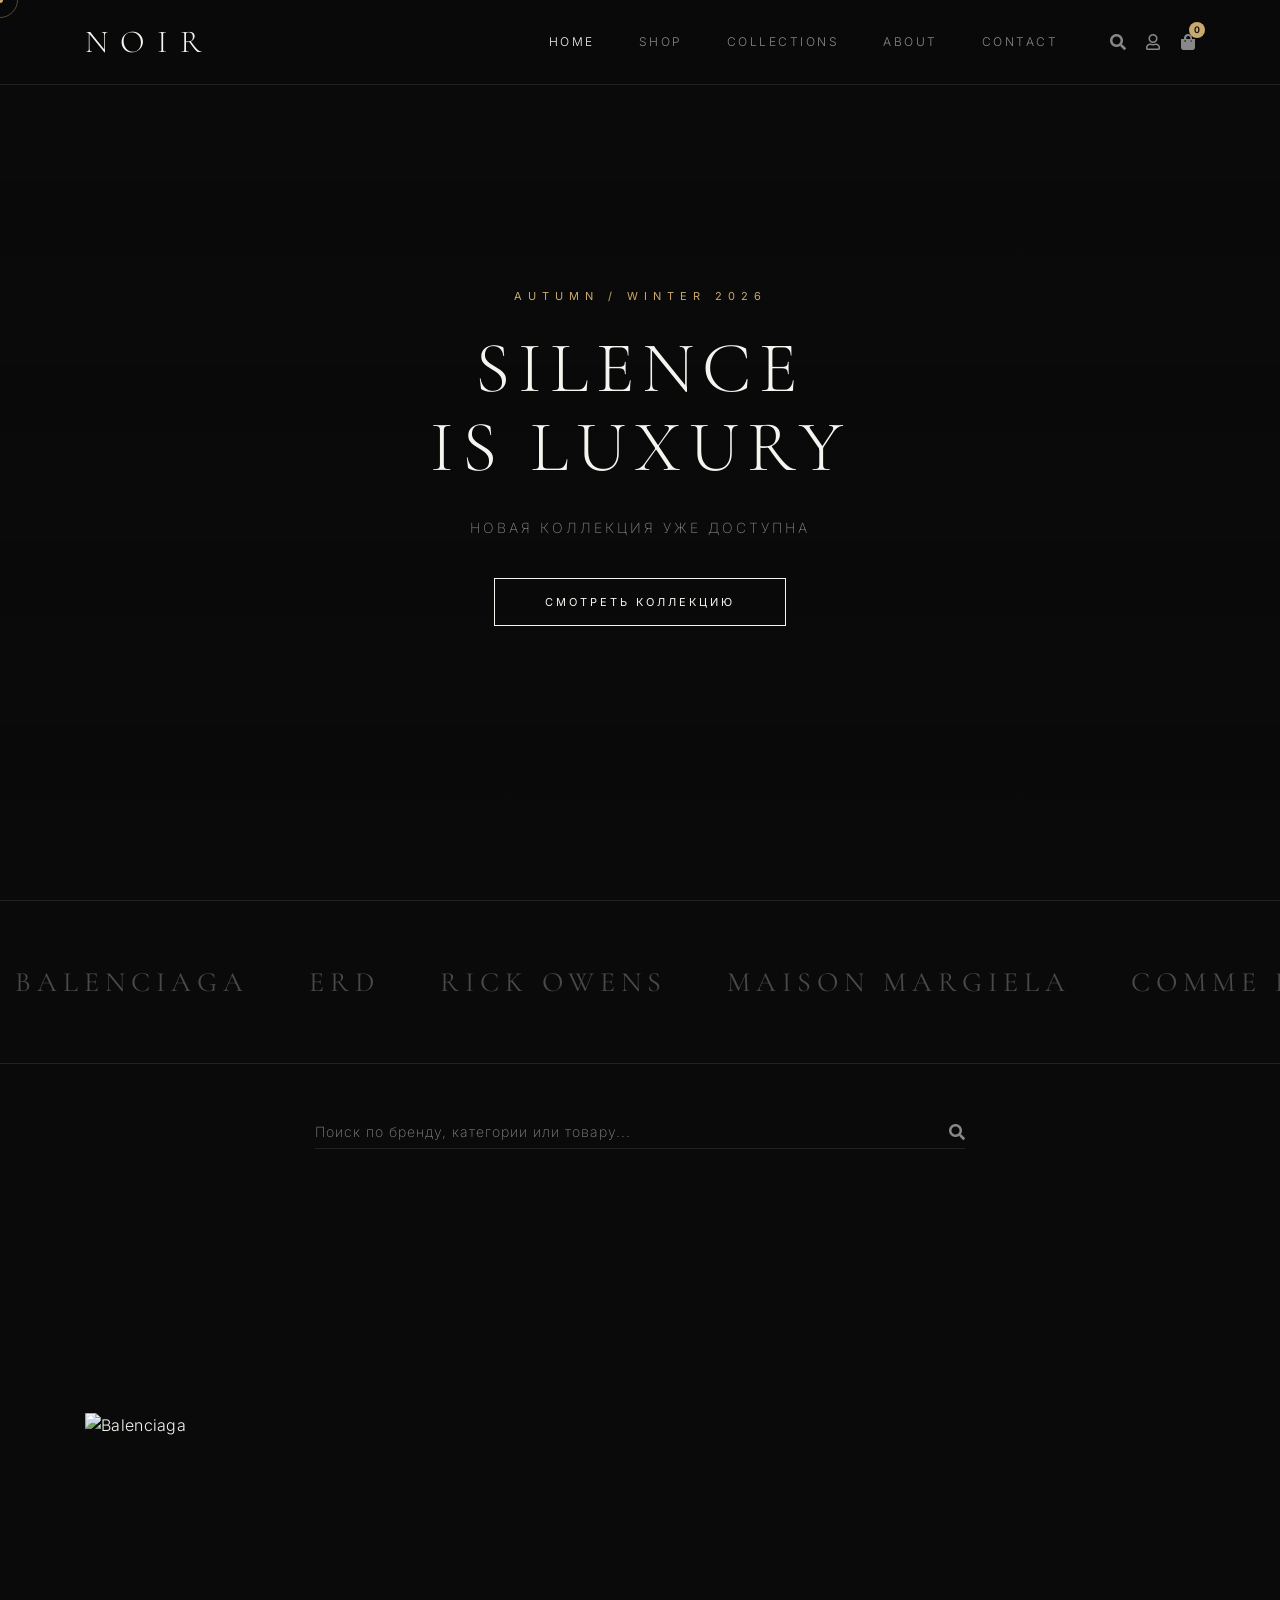
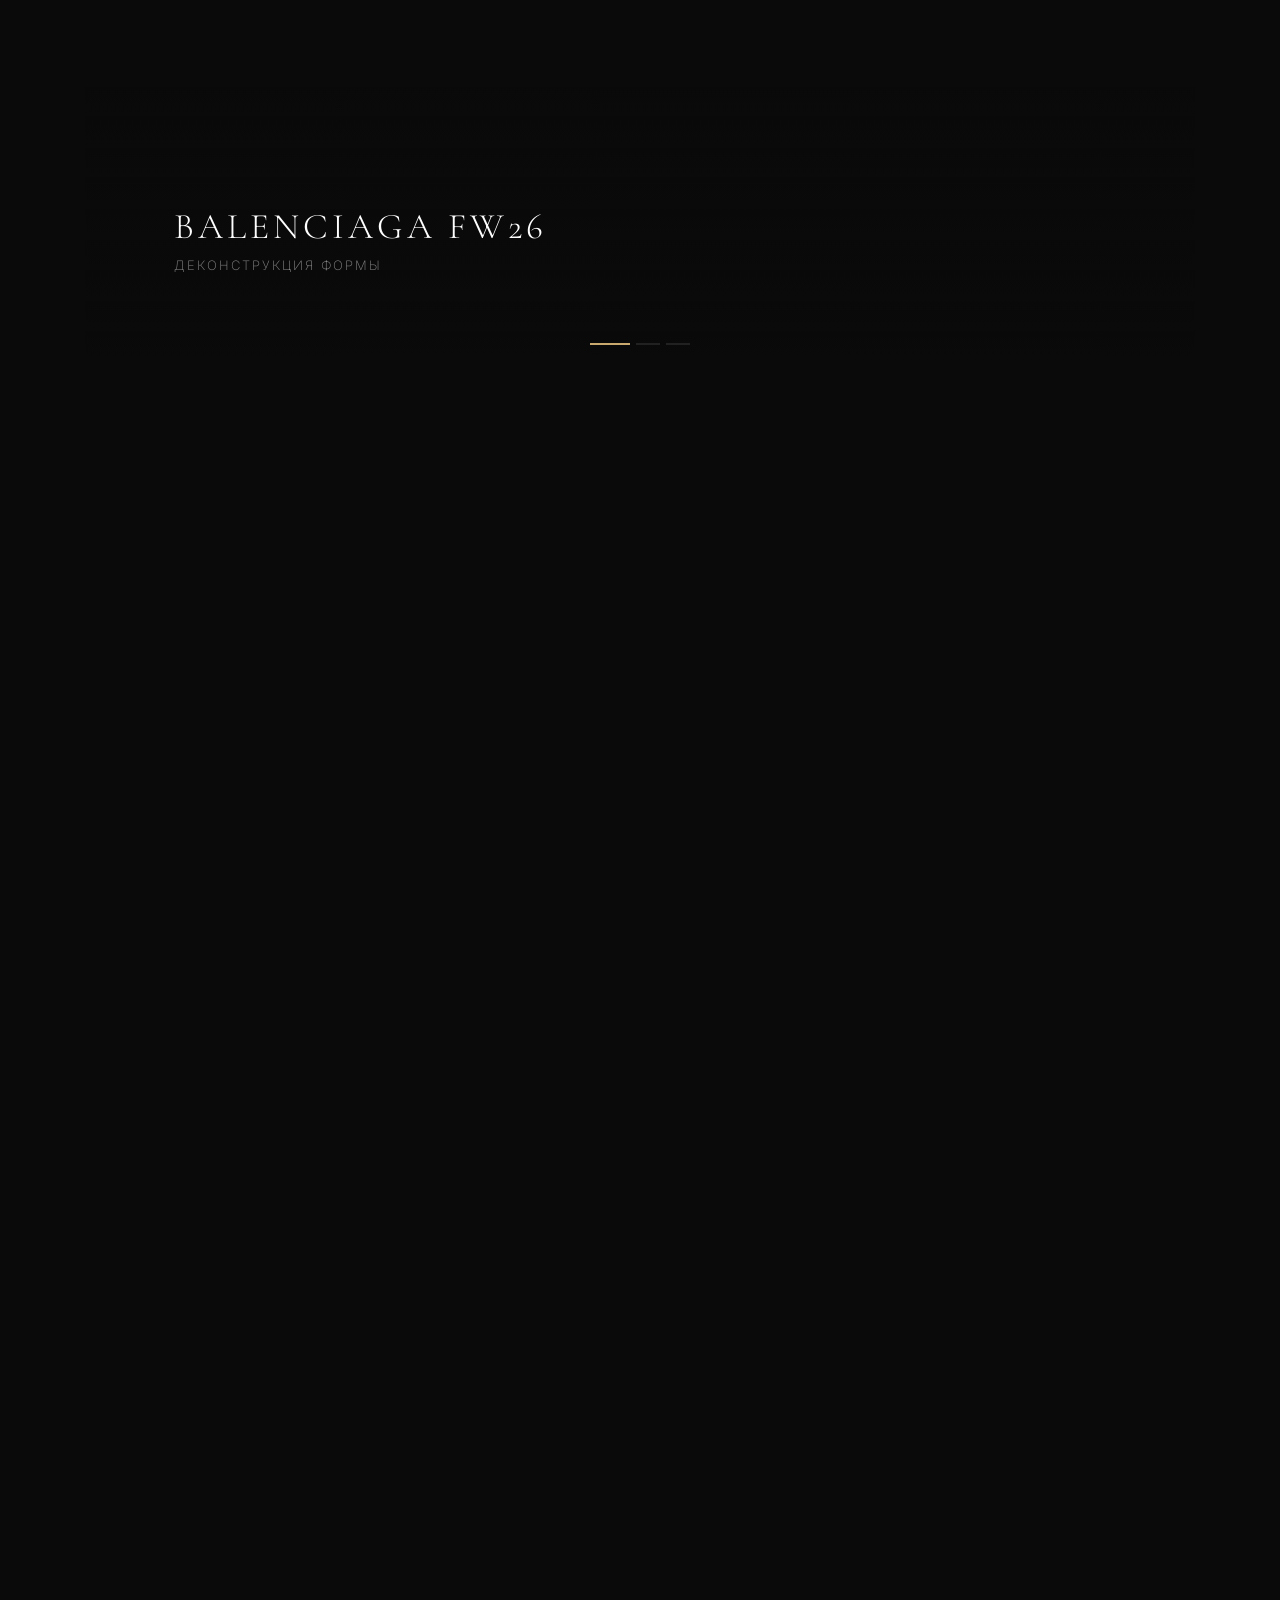
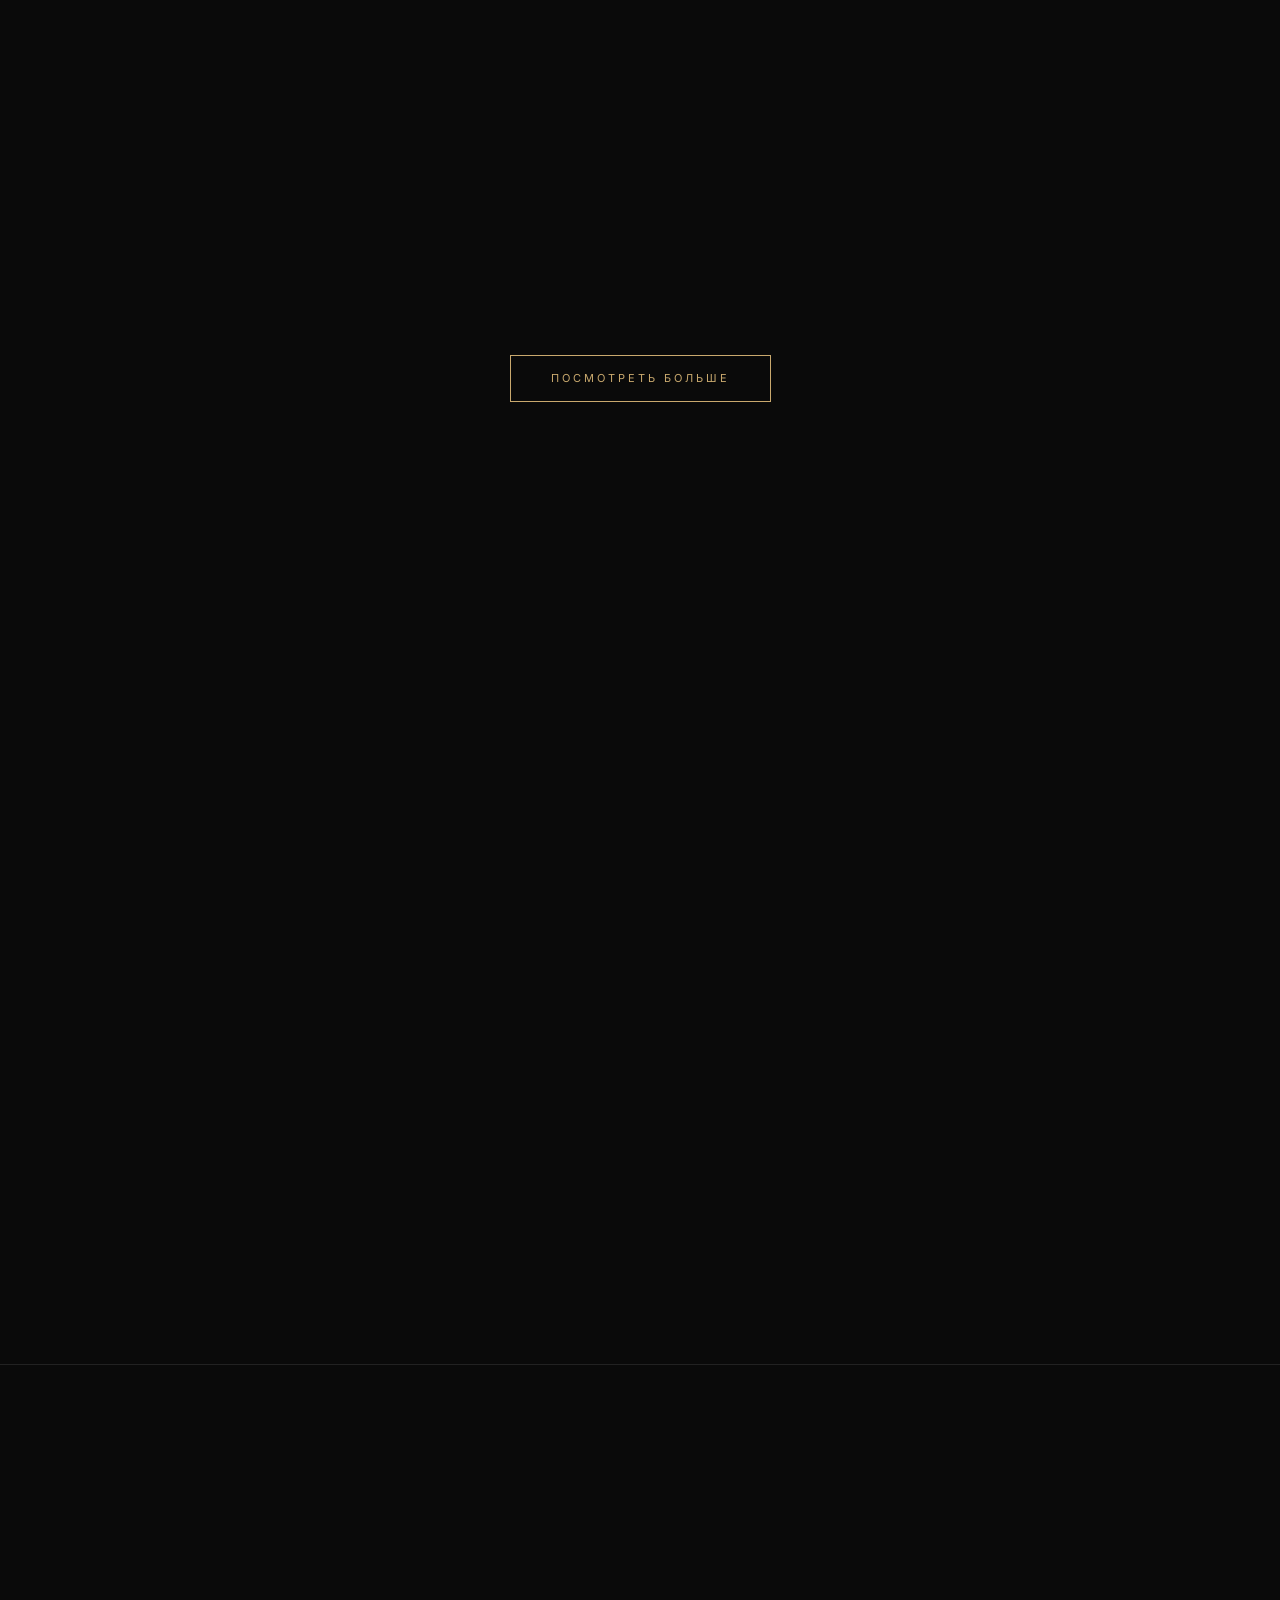
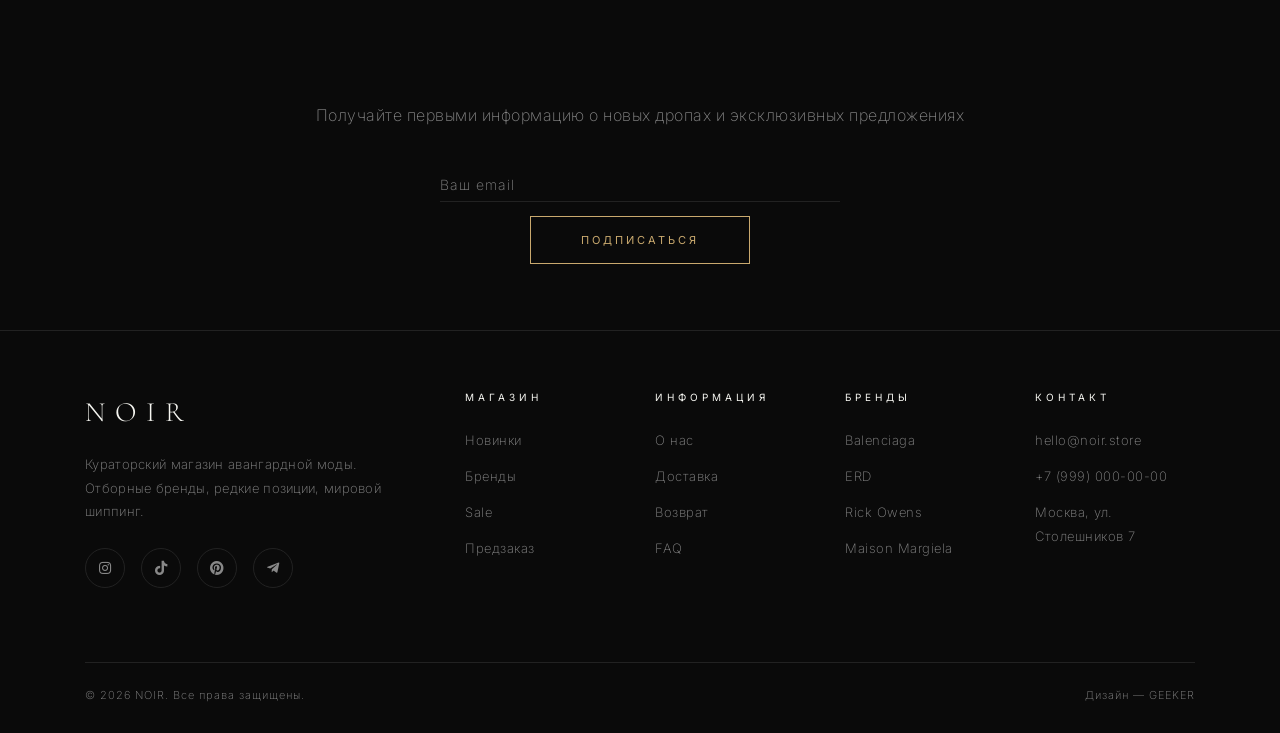
==== index.html @ f8689f88 "Add files via upload" ====
<!DOCTYPE html>
<html lang="ru">
<head>
    <meta charset="UTF-8">
    <meta name="viewport" content="width=device-width, initial-scale=1.0">
    <title>NOIR — Luxury Fashion</title>
    <!-- Bootstrap CSS -->
    <link href="https://cdn.jsdelivr.net/npm/bootstrap@4.6.2/dist/css/bootstrap.min.css" rel="stylesheet">
    <!-- Font Awesome -->
    <link rel="stylesheet" href="https://cdnjs.cloudflare.com/ajax/libs/font-awesome/5.15.4/css/all.min.css">
    <!-- Google Fonts -->
    <link href="https://fonts.googleapis.com/css2?family=Cormorant+Garamond:wght@300;400;500;600;700&family=Inter:wght@200;300;400;500;600&display=swap" rel="stylesheet">
    <!-- Bootstrap Datepicker CSS -->
    <link rel="stylesheet" href="https://cdnjs.cloudflare.com/ajax/libs/bootstrap-datepicker/1.9.0/css/bootstrap-datepicker.min.css">
    <style>
        :root {
            --black: #0a0a0a;
            --dark: #111111;
            --card: #161616;
            --border: #222222;
            --gray: #888888;
            --light-gray: #cccccc;
            --off-white: #f5f5f0;
            --accent: #c9a96e;
        }

        * {
            margin: 0;
            padding: 0;
            box-sizing: border-box;
        }

        /* ===== CUSTOM CURSOR ===== */
        @media (pointer: fine) {
            body {
                cursor: none;
            }
            a, button, .filter-btn, .size-option, .product-card, .product-wishlist,
            .add-to-cart-btn, .nav-link, .nav-icon-link, .social-link,
            .load-more-btn, .btn-noir, .carousel-control-prev, .carousel-control-next {
                cursor: none;
            }
        }
        .cursor-dot {
            position: fixed;
            width: 6px;
            height: 6px;
            background: var(--accent);
            border-radius: 50%;
            pointer-events: none;
            z-index: 99999;
            transition: transform 0.1s ease, opacity 0.3s ease;
            transform: translate(-50%, -50%);
        }
        .cursor-ring {
            position: fixed;
            width: 36px;
            height: 36px;
            border: 1px solid rgba(201, 169, 110, 0.4);
            border-radius: 50%;
            pointer-events: none;
            z-index: 99998;
            transition: width 0.3s ease, height 0.3s ease, border-color 0.3s ease, opacity 0.3s ease;
            transform: translate(-50%, -50%);
        }
        .cursor-ring.hover {
            width: 56px;
            height: 56px;
            border-color: rgba(201, 169, 110, 0.7);
        }
        .cursor-dot.hover {
            transform: translate(-50%, -50%) scale(2);
            opacity: 0.5;
        }

        body {
            background-color: var(--black);
            color: var(--off-white);
            font-family: 'Inter', sans-serif;
            font-weight: 300;
            overflow-x: hidden;
            letter-spacing: 0.3px;
        }

        /* ===== SCROLLBAR ===== */
        ::-webkit-scrollbar { width: 6px; }
        ::-webkit-scrollbar-track { background: var(--black); }
        ::-webkit-scrollbar-thumb { background: var(--border); border-radius: 3px; }
        ::-webkit-scrollbar-thumb:hover { background: var(--gray); }

        /* ===== NAVBAR ===== */
        .navbar-noir {
            background: rgba(10, 10, 10, 0.97) !important;
            backdrop-filter: blur(30px);
            border-bottom: 1px solid var(--border);
            padding: 18px 0;
            transition: all 0.4s ease;
        }

        .navbar-noir.scrolled {
            padding: 10px 0;
        }

        .brand-noir {
            font-family: 'Cormorant Garamond', serif;
            font-weight: 300;
            font-size: 32px;
            color: var(--off-white) !important;
            letter-spacing: 12px;
            text-decoration: none;
            text-transform: uppercase;
        }

        .navbar-noir .nav-link {
            font-family: 'Inter', sans-serif;
            font-weight: 300;
            font-size: 12px;
            letter-spacing: 2.5px;
            text-transform: uppercase;
            color: var(--gray) !important;
            padding: 8px 22px !important;
            transition: color 0.3s ease;
        }

        .navbar-noir .nav-link:hover,
        .navbar-noir .nav-item.active .nav-link {
            color: var(--off-white) !important;
        }

        .nav-icons {
            display: flex;
            align-items: center;
            gap: 20px;
            margin-left: 30px;
        }

        .nav-icon-link {
            color: var(--gray);
            font-size: 16px;
            transition: color 0.3s ease;
            position: relative;
        }

        .nav-icon-link:hover { color: var(--off-white); }

        .cart-count {
            position: absolute;
            top: -8px;
            right: -10px;
            background: var(--accent);
            color: var(--black);
            font-size: 9px;
            font-weight: 600;
            width: 16px;
            height: 16px;
            border-radius: 50%;
            display: flex;
            align-items: center;
            justify-content: center;
        }

        .navbar-toggler {
            border-color: var(--border) !important;
        }

        .navbar-toggler-icon {
            background-image: url("data:image/svg+xml,%3csvg xmlns='http://www.w3.org/2000/svg' viewBox='0 0 30 30'%3e%3cpath stroke='rgba%28245, 245, 240, 0.7%29' stroke-linecap='round' stroke-miterlimit='10' stroke-width='1' d='M4 7h22M4 15h22M4 23h22'/%3e%3c/svg%3e") !important;
        }

        /* ===== HERO ===== */
        .hero-section {
            height: 100vh;
            min-height: 600px;
            display: flex;
            align-items: center;
            justify-content: center;
            position: relative;
            overflow: hidden;
        }

        .hero-bg {
            position: absolute;
            top: 0; left: 0;
            width: 100%; height: 100%;
            background: url('https://images.unsplash.com/photo-1509631174183-56a0793e4c75?w=1600&h=900&fit=crop') center/cover no-repeat;
            opacity: 0.35;
            filter: grayscale(40%);
            will-change: transform;
        }

        .hero-video {
            position: absolute;
            top: 50%; left: 50%;
            min-width: 100%; min-height: 100%;
            width: auto; height: auto;
            transform: translate(-50%, -50%);
            opacity: 0.3;
            filter: grayscale(40%);
            object-fit: cover;
        }

        .hero-overlay {
            position: absolute;
            top: 0; left: 0;
            width: 100%; height: 100%;
            background: linear-gradient(to bottom, rgba(10,10,10,0.3), rgba(10,10,10,0.8));
            z-index: 1;
        }

        .hero-content {
            position: relative;
            z-index: 2;
            text-align: center;
        }

        .hero-label {
            font-size: 11px;
            letter-spacing: 6px;
            text-transform: uppercase;
            color: var(--accent);
            margin-bottom: 24px;
            font-weight: 400;
        }

        .hero-title {
            font-family: 'Cormorant Garamond', serif;
            font-weight: 300;
            font-size: 72px;
            letter-spacing: 8px;
            text-transform: uppercase;
            color: var(--off-white);
            margin-bottom: 30px;
            line-height: 1.1;
        }

        .hero-subtitle {
            font-size: 14px;
            color: var(--gray);
            letter-spacing: 3px;
            text-transform: uppercase;
            font-weight: 200;
            margin-bottom: 50px;
        }

        .btn-noir {
            border: 1px solid var(--off-white);
            background: transparent;
            color: var(--off-white);
            font-family: 'Inter', sans-serif;
            font-size: 11px;
            font-weight: 400;
            letter-spacing: 3px;
            text-transform: uppercase;
            padding: 16px 50px;
            transition: all 0.4s ease;
            cursor: pointer;
        }

        .btn-noir:hover {
            background: var(--off-white);
            color: var(--black);
            text-decoration: none;
        }

        .btn-accent {
            border: 1px solid var(--accent);
            color: var(--accent);
        }

        .btn-accent:hover {
            background: var(--accent);
            color: var(--black);
        }

        /* ===== SEARCH ===== */
        .search-section {
            padding: 50px 0 20px;
        }

        .search-wrapper {
            position: relative;
            max-width: 650px;
            margin: 0 auto;
        }

        .search-input {
            background: transparent !important;
            border: none !important;
            border-bottom: 1px solid var(--border) !important;
            border-radius: 0 !important;
            padding: 16px 0 !important;
            padding-right: 40px !important;
            color: var(--off-white) !important;
            font-family: 'Inter', sans-serif;
            font-size: 14px;
            font-weight: 300;
            letter-spacing: 1px;
            transition: border-color 0.3s ease;
        }

        .search-input:focus {
            border-color: var(--accent) !important;
            box-shadow: none !important;
        }

        .search-input::placeholder {
            color: var(--gray);
            font-weight: 200;
        }

        .search-icon {
            position: absolute;
            right: 0;
            top: 50%;
            transform: translateY(-50%);
            background: none;
            border: none;
            color: var(--gray);
            font-size: 16px;
            cursor: pointer;
            transition: color 0.3s ease;
        }

        .search-icon:hover { color: var(--off-white); }

        #autocompleteResults {
            position: absolute;
            top: 100%;
            left: 0;
            right: 0;
            z-index: 100;
            background: rgba(22, 22, 22, 0.98);
            border: 1px solid var(--border);
            border-top: none;
            backdrop-filter: blur(30px);
        }

        #autocompleteResults .list-group-item {
            background: transparent !important;
            border: none !important;
            border-bottom: 1px solid rgba(34,34,34,0.5) !important;
            color: var(--light-gray) !important;
            padding: 14px 0 !important;
            font-family: 'Inter', sans-serif;
            font-size: 13px;
            font-weight: 300;
            letter-spacing: 0.5px;
            transition: all 0.2s ease;
        }

        #autocompleteResults .list-group-item:last-child {
            border-bottom: none !important;
        }

        #autocompleteResults .list-group-item:hover {
            color: var(--off-white) !important;
            padding-left: 8px !important;
        }

        /* ===== SECTION TITLES ===== */
        .section-header {
            text-align: center;
            margin-bottom: 60px;
        }

        .section-label {
            font-size: 10px;
            letter-spacing: 5px;
            text-transform: uppercase;
            color: var(--accent);
            margin-bottom: 16px;
            font-weight: 400;
        }

        .section-title {
            font-family: 'Cormorant Garamond', serif;
            font-weight: 300;
            font-size: 42px;
            letter-spacing: 4px;
            text-transform: uppercase;
            color: var(--off-white);
        }

        .section-line {
            width: 40px;
            height: 1px;
            background: var(--accent);
            margin: 20px auto 0;
        }

        /* ===== BRANDS TICKER ===== */
        .brands-section {
            padding: 60px 0;
            border-top: 1px solid var(--border);
            border-bottom: 1px solid var(--border);
            overflow: hidden;
        }

        .brands-track {
            display: flex;
            align-items: center;
            gap: 60px;
            animation: ticker 30s linear infinite;
            white-space: nowrap;
        }

        @keyframes ticker {
            0% { transform: translateX(0); }
            100% { transform: translateX(-50%); }
        }

        .brand-name {
            font-family: 'Cormorant Garamond', serif;
            font-size: 28px;
            font-weight: 400;
            letter-spacing: 6px;
            text-transform: uppercase;
            color: var(--gray);
            opacity: 0.5;
            transition: opacity 0.3s ease;
        }

        .brand-name:hover { opacity: 1; }

        /* ===== CAROUSEL ===== */
        .carousel-section {
            padding: 80px 0;
        }

        .carousel-noir {
            border-radius: 4px;
            overflow: hidden;
            position: relative;
        }

        .carousel-noir .carousel-item {
            height: 550px;
        }

        .carousel-noir .carousel-item img {
            width: 100%;
            height: 100%;
            object-fit: cover;
            filter: grayscale(30%);
            transition: filter 0.5s ease;
        }

        .carousel-noir:hover .carousel-item.active img {
            filter: grayscale(0%);
        }

        .carousel-noir .carousel-item::after {
            content: '';
            position: absolute;
            bottom: 0; left: 0;
            width: 100%; height: 50%;
            background: linear-gradient(to top, rgba(10,10,10,0.9), transparent);
        }

        .carousel-noir .carousel-caption {
            bottom: 50px;
            text-align: left;
            left: 8%;
            right: 8%;
        }

        .carousel-noir .carousel-caption h5 {
            font-family: 'Cormorant Garamond', serif;
            font-size: 36px;
            font-weight: 300;
            letter-spacing: 4px;
            text-transform: uppercase;
        }

        .carousel-noir .carousel-caption p {
            font-size: 13px;
            letter-spacing: 2px;
            text-transform: uppercase;
            color: var(--gray);
            font-weight: 200;
        }

        .carousel-noir .carousel-indicators li {
            width: 24px;
            height: 2px;
            background: rgba(245, 245, 240, 0.2);
            border: none;
            transition: all 0.3s ease;
        }

        .carousel-noir .carousel-indicators li.active {
            background: var(--accent);
            width: 40px;
        }

        .carousel-noir .carousel-control-prev,
        .carousel-noir .carousel-control-next {
            width: 50px;
            height: 50px;
            top: 50%;
            transform: translateY(-50%);
            background: rgba(10, 10, 10, 0.5);
            border: 1px solid rgba(245,245,240,0.1);
            opacity: 0;
            transition: all 0.3s ease;
        }

        .carousel-noir:hover .carousel-control-prev,
        .carousel-noir:hover .carousel-control-next {
            opacity: 1;
        }

        .carousel-noir .carousel-control-prev { left: 20px; }
        .carousel-noir .carousel-control-next { right: 20px; }

        /* ===== PRODUCT CARDS ===== */
        .products-section {
            padding: 80px 0;
        }

        .product-card {
            background: transparent;
            border: 1px solid var(--border);
            border-radius: 4px;
            overflow: hidden;
            transition: all 0.4s ease;
            margin-bottom: 30px;
            cursor: pointer;
        }

        .product-card:hover {
            border-color: rgba(201, 169, 110, 0.3);
            transform: translateY(-6px);
            box-shadow: 0 20px 60px rgba(0,0,0,0.4);
        }

        .product-img {
            height: 320px;
            overflow: hidden;
            position: relative;
            background: var(--dark);
        }

        .product-img img {
            width: 100%;
            height: 100%;
            object-fit: cover;
            transition: transform 0.6s ease, filter 0.4s ease;
            filter: grayscale(20%);
        }

        .product-card:hover .product-img img {
            transform: scale(1.05);
            filter: grayscale(0%);
        }

        .product-badge {
            position: absolute;
            top: 14px;
            left: 14px;
            padding: 4px 12px;
            font-size: 9px;
            font-weight: 500;
            letter-spacing: 2px;
            text-transform: uppercase;
            border-radius: 2px;
        }

        .badge-new { background: var(--accent); color: var(--black); }
        .badge-sale { background: #c0392b; color: #fff; }
        .badge-sold-out { background: var(--border); color: var(--gray); }

        .product-wishlist {
            position: absolute;
            top: 14px;
            right: 14px;
            width: 36px;
            height: 36px;
            background: rgba(10,10,10,0.6);
            border: 1px solid rgba(245,245,240,0.1);
            border-radius: 50%;
            display: flex;
            align-items: center;
            justify-content: center;
            color: var(--gray);
            font-size: 14px;
            opacity: 0;
            transition: all 0.3s ease;
            cursor: pointer;
        }

        .product-card:hover .product-wishlist {
            opacity: 1;
        }

        .product-wishlist:hover {
            color: var(--accent);
            border-color: var(--accent);
        }

        .product-body {
            padding: 20px;
        }

        .product-brand {
            font-size: 10px;
            letter-spacing: 3px;
            text-transform: uppercase;
            color: var(--accent);
            font-weight: 400;
            margin-bottom: 6px;
        }

        .product-name {
            font-family: 'Cormorant Garamond', serif;
            font-size: 20px;
            font-weight: 400;
            letter-spacing: 1px;
            color: var(--off-white);
            margin-bottom: 12px;
        }

        .product-price {
            font-size: 14px;
            font-weight: 300;
            color: var(--light-gray);
            letter-spacing: 1px;
        }

        .product-price .old-price {
            text-decoration: line-through;
            color: var(--gray);
            margin-right: 10px;
            font-weight: 200;
        }

        .product-sizes {
            margin-top: 14px;
            display: flex;
            gap: 6px;
        }

        .size-option {
            width: 32px;
            height: 32px;
            border: 1px solid var(--border);
            border-radius: 2px;
            display: flex;
            align-items: center;
            justify-content: center;
            font-size: 10px;
            font-weight: 400;
            color: var(--gray);
            letter-spacing: 0.5px;
            transition: all 0.2s ease;
            cursor: pointer;
        }

        .size-option:hover {
            border-color: var(--off-white);
            color: var(--off-white);
        }

        /* ===== 3 COLUMNS (Bootstrap Grid) ===== */
        .categories-section {
            padding: 80px 0;
        }

        .category-card {
            height: 450px;
            position: relative;
            overflow: hidden;
            border-radius: 4px;
            cursor: pointer;
            margin-bottom: 30px;
        }

        .category-card img {
            width: 100%;
            height: 100%;
            object-fit: cover;
            filter: grayscale(40%);
            transition: all 0.6s ease;
        }

        .category-card:hover img {
            filter: grayscale(0%);
            transform: scale(1.05);
        }

        .category-card::after {
            content: '';
            position: absolute;
            bottom: 0; left: 0;
            width: 100%; height: 60%;
            background: linear-gradient(to top, rgba(10,10,10,0.85), transparent);
        }

        .category-content {
            position: absolute;
            bottom: 30px;
            left: 30px;
            z-index: 2;
        }

        .category-content h3 {
            font-family: 'Cormorant Garamond', serif;
            font-size: 30px;
            font-weight: 300;
            letter-spacing: 4px;
            text-transform: uppercase;
            color: var(--off-white);
            margin-bottom: 8px;
        }

        .category-content span {
            font-size: 11px;
            letter-spacing: 3px;
            text-transform: uppercase;
            color: var(--accent);
            font-weight: 300;
        }

        /* ===== CALENDAR ===== */
        .calendar-section {
            padding: 80px 0;
        }

        .calendar-wrapper {
            background: var(--card);
            border: 1px solid var(--border);
            border-radius: 4px;
            padding: 40px;
            max-width: 420px;
            margin: 0 auto;
        }

        .calendar-wrapper label {
            font-size: 10px;
            letter-spacing: 4px;
            text-transform: uppercase;
            color: var(--accent);
            font-weight: 400;
            margin-bottom: 16px;
            display: block;
        }

        .datepicker-input {
            background: transparent !important;
            border: none !important;
            border-bottom: 1px solid var(--border) !important;
            border-radius: 0 !important;
            padding: 14px 0 !important;
            color: var(--off-white) !important;
            font-family: 'Inter', sans-serif;
            font-size: 14px;
            font-weight: 300;
            letter-spacing: 1px;
            transition: border-color 0.3s ease;
        }

        .datepicker-input:focus {
            border-color: var(--accent) !important;
            box-shadow: none !important;
        }

        .bootstrap-datepicker .dropdown-menu {
            background: rgba(22, 22, 22, 0.98) !important;
            border: 1px solid var(--border) !important;
            border-radius: 4px !important;
        }

        .bootstrap-datepicker table td,
        .bootstrap-datepicker table th {
            color: var(--light-gray) !important;
        }

        .bootstrap-datepicker table td.day:hover {
            background: rgba(201, 169, 110, 0.15) !important;
        }

        .bootstrap-datepicker table td.active,
        .bootstrap-datepicker table td.active:hover {
            background: var(--accent) !important;
            color: var(--black) !important;
        }

        .bootstrap-datepicker .datepicker-switch,
        .bootstrap-datepicker .prev,
        .bootstrap-datepicker .next {
            color: var(--accent) !important;
        }

        /* ===== NEWSLETTER ===== */
        .newsletter-section {
            padding: 80px 0;
            text-align: center;
            border-top: 1px solid var(--border);
        }

        .newsletter-input {
            background: transparent !important;
            border: none !important;
            border-bottom: 1px solid var(--border) !important;
            border-radius: 0 !important;
            padding: 16px 0 !important;
            color: var(--off-white) !important;
            font-family: 'Inter', sans-serif;
            font-size: 14px;
            font-weight: 200;
            letter-spacing: 1px;
            transition: border-color 0.3s ease;
            max-width: 400px;
            margin: 0 auto;
        }

        .newsletter-input:focus {
            border-color: var(--accent) !important;
            box-shadow: none !important;
        }

        .newsletter-input::placeholder {
            color: var(--gray);
            font-weight: 200;
        }

        /* ===== FOOTER ===== */
        .footer-noir {
            border-top: 1px solid var(--border);
            padding: 60px 0 30px;
        }

        .footer-brand {
            font-family: 'Cormorant Garamond', serif;
            font-weight: 300;
            font-size: 28px;
            letter-spacing: 10px;
            text-transform: uppercase;
            color: var(--off-white);
            margin-bottom: 20px;
        }

        .footer-text {
            color: var(--gray);
            font-size: 13px;
            font-weight: 200;
            line-height: 1.8;
        }

        .footer-heading {
            font-size: 10px;
            letter-spacing: 4px;
            text-transform: uppercase;
            color: var(--off-white);
            font-weight: 400;
            margin-bottom: 24px;
        }

        .footer-links {
            list-style: none;
            padding: 0;
        }

        .footer-links li { margin-bottom: 12px; }

        .footer-links a {
            color: var(--gray);
            text-decoration: none;
            font-size: 13px;
            font-weight: 200;
            letter-spacing: 0.5px;
            transition: color 0.3s ease;
        }

        .footer-links a:hover { color: var(--off-white); }

        .social-links {
            display: flex;
            gap: 16px;
        }

        .social-link {
            width: 40px;
            height: 40px;
            border: 1px solid var(--border);
            border-radius: 50%;
            display: flex;
            align-items: center;
            justify-content: center;
            color: var(--gray);
            text-decoration: none;
            font-size: 14px;
            transition: all 0.3s ease;
        }

        .social-link:hover {
            border-color: var(--accent);
            color: var(--accent);
        }

        .footer-bottom {
            border-top: 1px solid var(--border);
            padding-top: 24px;
            margin-top: 50px;
            display: flex;
            justify-content: space-between;
            align-items: center;
            color: var(--gray);
            font-size: 11px;
            letter-spacing: 1px;
            font-weight: 200;
        }

        /* ===== ADD TO CART BUTTON ===== */
        .add-to-cart-btn {
            display: inline-block;
            margin-top: 16px;
            padding: 10px 24px;
            border: 1px solid var(--accent);
            background: transparent;
            color: var(--accent);
            font-family: 'Inter', sans-serif;
            font-size: 10px;
            font-weight: 400;
            letter-spacing: 2px;
            text-transform: uppercase;
            cursor: pointer;
            transition: all 0.3s ease;
        }

        .add-to-cart-btn:hover {
            background: var(--accent);
            color: var(--black);
        }

        .size-option.selected {
            border-color: var(--accent);
            color: var(--accent);
        }

        .product-wishlist.active {
            color: var(--accent) !important;
            opacity: 1 !important;
        }

        .product-wishlist.active i {
            font-weight: 900;
        }

        /* ===== HIDDEN PRODUCTS ===== */
        .hidden-products {
            display: none;
        }

        .load-more-btn {
            display: block;
            margin: 40px auto 0;
            padding: 14px 40px;
            border: 1px solid var(--accent);
            background: transparent;
            color: var(--accent);
            font-family: 'Inter', sans-serif;
            font-size: 11px;
            font-weight: 400;
            letter-spacing: 3px;
            text-transform: uppercase;
            cursor: pointer;
            transition: all 0.3s ease;
        }

        .load-more-btn:hover {
            background: var(--accent);
            color: var(--black);
        }

        /* ===== TOAST ===== */
        .toast-noir {
            background: var(--card);
            border: 1px solid var(--border);
            border-left: 3px solid var(--accent);
            padding: 14px 24px;
            color: var(--off-white);
            font-family: 'Inter', sans-serif;
            font-size: 13px;
            font-weight: 300;
            letter-spacing: 0.5px;
            opacity: 0;
            transform: translateX(40px);
            transition: all 0.4s ease;
            min-width: 260px;
        }

        .toast-noir.show {
            opacity: 1;
            transform: translateX(0);
        }

        /* ===== CART ITEM ===== */
        .cart-item {
            display: flex;
            justify-content: space-between;
            align-items: center;
            padding: 14px 0;
            border-bottom: 1px solid var(--border);
        }

        .cart-item:last-child { border-bottom: none; }

        .cart-item-info {
            flex: 1;
        }

        .cart-item-brand {
            font-size: 9px;
            letter-spacing: 2px;
            text-transform: uppercase;
            color: var(--accent);
            font-weight: 400;
        }

        .cart-item-name {
            font-family: 'Cormorant Garamond', serif;
            font-size: 16px;
            color: var(--off-white);
            font-weight: 400;
        }

        .cart-item-size {
            font-size: 11px;
            color: var(--gray);
            font-weight: 200;
        }

        .cart-item-price {
            color: var(--light-gray);
            font-size: 14px;
            font-weight: 300;
            margin: 0 16px;
        }

        .cart-item-remove {
            background: none;
            border: none;
            color: var(--gray);
            cursor: pointer;
            font-size: 14px;
            transition: color 0.2s ease;
            padding: 4px;
        }

        .cart-item-remove:hover { color: #c0392b; }

        /* ===== FADE ANIMATION ===== */
        .fade-in {
            opacity: 0;
            transform: translateY(20px);
            transition: all 0.6s ease;
        }

        .fade-in.visible {
            opacity: 1;
            transform: translateY(0);
        }

        /* ===== STATS / COUNTERS ===== */
        .stats-section {
            padding: 80px 0;
            border-top: 1px solid var(--border);
            border-bottom: 1px solid var(--border);
        }

        .stat-item {
            text-align: center;
            padding: 20px;
        }

        .stat-number {
            font-family: 'Cormorant Garamond', serif;
            font-size: 56px;
            font-weight: 300;
            letter-spacing: 2px;
            color: var(--accent);
            line-height: 1;
            margin-bottom: 8px;
        }

        .stat-label {
            font-size: 11px;
            letter-spacing: 4px;
            text-transform: uppercase;
            color: var(--gray);
            font-weight: 300;
        }

        /* ===== INSTAGRAM FEED ===== */
        .instagram-section {
            padding: 80px 0;
        }

        .insta-grid {
            display: grid;
            grid-template-columns: repeat(6, 1fr);
            gap: 4px;
        }

        .insta-item {
            position: relative;
            overflow: hidden;
            aspect-ratio: 1;
            cursor: pointer;
        }

        .insta-item img {
            width: 100%;
            height: 100%;
            object-fit: cover;
            filter: grayscale(60%);
            transition: all 0.5s ease;
        }

        .insta-item:hover img {
            filter: grayscale(0%);
            transform: scale(1.08);
        }

        .insta-item::after {
            content: '';
            position: absolute;
            top: 0; left: 0;
            width: 100%; height: 100%;
            background: rgba(10,10,10,0.4);
            transition: background 0.3s ease;
        }

        .insta-item:hover::after {
            background: transparent;
        }

        .insta-icon {
            position: absolute;
            top: 50%; left: 50%;
            transform: translate(-50%, -50%);
            z-index: 2;
            color: #fff;
            font-size: 20px;
            opacity: 0;
            transition: opacity 0.3s ease;
        }

        .insta-item:hover .insta-icon {
            opacity: 1;
        }

        /* ===== VIDEO SHOWCASE ===== */
        .video-showcase-section {
            padding: 80px 0;
        }

        .video-grid {
            display: grid;
            grid-template-columns: 1.4fr 1fr;
            grid-template-rows: auto auto;
            gap: 12px;
            height: 560px;
        }

        .video-card {
            position: relative;
            overflow: hidden;
            border-radius: 4px;
            border: 1px solid var(--border);
            cursor: pointer;
            background: var(--dark);
        }

        .video-card video {
            width: 100%;
            height: 100%;
            object-fit: cover;
            filter: grayscale(40%);
            transition: filter 0.6s ease, transform 0.6s ease;
        }

        .video-card:hover video {
            filter: grayscale(0%);
            transform: scale(1.03);
        }

        .video-card::after {
            content: '';
            position: absolute;
            bottom: 0; left: 0;
            width: 100%; height: 55%;
            background: linear-gradient(to top, rgba(10,10,10,0.85), transparent);
            z-index: 1;
            pointer-events: none;
        }

        .video-card-info {
            position: absolute;
            bottom: 24px;
            left: 28px;
            z-index: 2;
            pointer-events: none;
        }

        .video-card-label {
            font-size: 9px;
            letter-spacing: 4px;
            text-transform: uppercase;
            color: var(--accent);
            font-weight: 400;
            margin-bottom: 6px;
        }

        .video-card-title {
            font-family: 'Cormorant Garamond', serif;
            font-size: 22px;
            font-weight: 300;
            letter-spacing: 2px;
            text-transform: uppercase;
            color: var(--off-white);
        }

        .video-play-icon {
            position: absolute;
            top: 50%; left: 50%;
            transform: translate(-50%, -50%);
            width: 56px;
            height: 56px;
            border: 1px solid rgba(245,245,240,0.3);
            border-radius: 50%;
            display: flex;
            align-items: center;
            justify-content: center;
            color: var(--off-white);
            font-size: 18px;
            z-index: 2;
            background: rgba(10,10,10,0.4);
            backdrop-filter: blur(8px);
            transition: all 0.4s ease;
            pointer-events: none;
        }

        .video-card:hover .video-play-icon {
            opacity: 0;
            transform: translate(-50%, -50%) scale(1.3);
        }

        .video-card.featured {
            grid-row: 1 / 3;
        }

        .video-card.featured .video-card-title {
            font-size: 30px;
            letter-spacing: 4px;
        }

        .video-card.featured .video-play-icon {
            width: 72px;
            height: 72px;
            font-size: 22px;
        }

        @media (max-width: 768px) {
            .video-grid {
                grid-template-columns: 1fr;
                grid-template-rows: 320px 200px 200px;
                height: auto;
            }
            .video-card.featured { grid-row: auto; }
            .insta-grid { grid-template-columns: repeat(3, 1fr); }
            .stat-number { font-size: 40px; }
        }

        /* ===== PRELOADER ===== */
        .preloader {
            position: fixed;
            top: 0; left: 0;
            width: 100%; height: 100%;
            background: var(--black);
            z-index: 99999;
            display: flex;
            flex-direction: column;
            align-items: center;
            justify-content: center;
            transition: opacity 0.6s ease, visibility 0.6s ease;
        }
        .preloader.hidden {
            opacity: 0;
            visibility: hidden;
        }
        .preloader-brand {
            font-family: 'Cormorant Garamond', serif;
            font-weight: 300;
            font-size: 48px;
            letter-spacing: 16px;
            text-transform: uppercase;
            color: var(--off-white);
            animation: preloaderFade 1.5s ease infinite alternate;
        }
        .preloader-line {
            width: 60px;
            height: 1px;
            background: var(--accent);
            margin-top: 24px;
            animation: preloaderWidth 1.5s ease infinite alternate;
        }
        @keyframes preloaderFade {
            0% { opacity: 0.3; }
            100% { opacity: 1; }
        }
        @keyframes preloaderWidth {
            0% { width: 20px; }
            100% { width: 80px; }
        }

        /* ===== SCROLL PROGRESS ===== */
        .scroll-progress {
            position: fixed;
            top: 0; left: 0;
            height: 2px;
            background: var(--accent);
            z-index: 99998;
            width: 0%;
            transition: width 0.1s linear;
        }

        /* ===== COUNTDOWN ===== */
        .countdown-section {
            padding: 80px 0;
            border-top: 1px solid var(--border);
        }
        .countdown-wrapper {
            display: flex;
            justify-content: center;
            gap: 40px;
            margin-top: 40px;
        }
        .countdown-item {
            text-align: center;
        }
        .countdown-number {
            font-family: 'Cormorant Garamond', serif;
            font-size: 64px;
            font-weight: 300;
            color: var(--accent);
            line-height: 1;
            letter-spacing: 2px;
            animation: countdownPulse 2s ease-in-out infinite;
        }
        @keyframes countdownPulse {
            0%, 100% { opacity: 1; text-shadow: 0 0 0 transparent; }
            50% { opacity: 0.85; text-shadow: 0 0 20px rgba(201, 169, 110, 0.3); }
        }
        .countdown-separator {
            animation: separatorBlink 1s ease-in-out infinite;
        }
        @keyframes separatorBlink {
            0%, 100% { opacity: 1; }
            50% { opacity: 0.2; }
        }
        .countdown-label {
            font-size: 10px;
            letter-spacing: 4px;
            text-transform: uppercase;
            color: var(--gray);
            font-weight: 300;
            margin-top: 8px;
        }
        .countdown-separator {
            font-family: 'Cormorant Garamond', serif;
            font-size: 48px;
            color: var(--accent);
            line-height: 1;
            align-self: flex-start;
            margin-top: 6px;
        }
        @media (max-width: 768px) {
            .countdown-wrapper { gap: 20px; }
            .countdown-number { font-size: 40px; }
        }

        /* ===== QUICK VIEW MODAL ===== */
        .quick-view-content {
            background: var(--card);
            border: 1px solid var(--border);
            border-radius: 4px;
        }
        .quick-view-img {
            width: 100%;
            height: 420px;
            object-fit: cover;
            filter: grayscale(20%);
            border-radius: 4px 4px 0 0;
        }
        .quick-view-body {
            padding: 30px;
        }
        .quick-view-brand {
            font-size: 10px;
            letter-spacing: 3px;
            text-transform: uppercase;
            color: var(--accent);
            font-weight: 400;
            margin-bottom: 8px;
        }
        .quick-view-name {
            font-family: 'Cormorant Garamond', serif;
            font-size: 28px;
            font-weight: 300;
            letter-spacing: 2px;
            color: var(--off-white);
            margin-bottom: 16px;
        }
        .quick-view-price {
            font-size: 20px;
            font-weight: 300;
            color: var(--light-gray);
            margin-bottom: 20px;
        }
        .quick-view-price .old-price {
            text-decoration: line-through;
            color: var(--gray);
            margin-right: 10px;
            font-weight: 200;
        }
        .quick-view-desc {
            color: var(--gray);
            font-size: 13px;
            font-weight: 200;
            line-height: 1.8;
            margin-bottom: 16px;
        }
        .quick-view-material {
            border-top: 1px solid var(--border);
            border-bottom: 1px solid var(--border);
            padding: 16px 0;
            margin-bottom: 24px;
        }
        .quick-view-material-title {
            font-size: 10px;
            letter-spacing: 3px;
            text-transform: uppercase;
            color: var(--accent);
            font-weight: 400;
            margin-bottom: 10px;
        }
        .quick-view-material-list {
            list-style: none;
            padding: 0;
            margin: 0;
        }
        .quick-view-material-list li {
            font-size: 12px;
            font-weight: 200;
            color: var(--light-gray);
            letter-spacing: 0.5px;
            padding: 4px 0;
            display: flex;
            justify-content: space-between;
        }
        .quick-view-material-list li span:last-child {
            color: var(--gray);
        }
        .quick-view-sizes {
            display: flex;
            gap: 8px;
            margin-bottom: 24px;
        }
        .quick-view-sizes .size-option {
            width: 40px;
            height: 40px;
        }

        /* ===== BACK TO TOP ===== */
        .back-to-top {
            position: fixed;
            bottom: 30px;
            right: 30px;
            width: 44px;
            height: 44px;
            border: 1px solid var(--border);
            border-radius: 50%;
            background: rgba(10,10,10,0.8);
            backdrop-filter: blur(10px);
            color: var(--gray);
            font-size: 16px;
            display: flex;
            align-items: center;
            justify-content: center;
            cursor: pointer;
            opacity: 0;
            visibility: hidden;
            transition: all 0.4s ease;
            z-index: 9990;
        }
        .back-to-top.visible {
            opacity: 1;
            visibility: visible;
        }
        .back-to-top:hover {
            border-color: var(--accent);
            color: var(--accent);
        }

        /* ===== SUPPORT CHAT ===== */

        /* ===== PARALLAX PHILOSOPHY ===== */
        .philosophy-section {
            position: relative;
            height: 500px;
            overflow: hidden;
            display: flex;
            align-items: center;
            justify-content: center;
        }
        .philosophy-bg {
            position: absolute;
            top: 0; left: 0;
            width: 100%; height: 120%;
            background: url('https://images.unsplash.com/photo-1558618666-fcd25c2cd820?w=1600&h=900&fit=crop') center/cover no-repeat;
            filter: grayscale(60%) brightness(0.3);
            will-change: transform;
        }
        .philosophy-overlay {
            position: absolute;
            top: 0; left: 0;
            width: 100%; height: 100%;
            background: linear-gradient(180deg, rgba(10,10,10,0.6) 0%, rgba(10,10,10,0.85) 100%);
        }
        .philosophy-content {
            position: relative;
            z-index: 2;
            text-align: center;
            max-width: 700px;
            padding: 0 30px;
        }
        .philosophy-label {
            font-size: 10px; letter-spacing: 6px; text-transform: uppercase;
            color: var(--accent); font-weight: 400; margin-bottom: 24px;
        }
        .philosophy-quote {
            font-family: 'Cormorant Garamond', serif;
            font-size: 36px; font-weight: 300;
            line-height: 1.5; letter-spacing: 1px;
            color: var(--off-white);
            margin-bottom: 24px;
        }
        .philosophy-author {
            font-size: 11px; letter-spacing: 4px; text-transform: uppercase;
            color: var(--gray); font-weight: 300;
        }
        .philosophy-divider {
            width: 40px; height: 1px;
            background: var(--accent);
            margin: 20px auto 16px;
        }
        @media (max-width: 768px) {
            .philosophy-section { height: 400px; }
            .philosophy-quote { font-size: 26px; }
        }

        /* ===== TRENDS HORIZONTAL SCROLL ===== */
        .trends-section { padding: 80px 0 60px; }
        .trends-scroll-wrapper {
            position: relative;
            overflow: hidden;
        }
        .trends-track {
            display: flex;
            gap: 20px;
            overflow-x: auto;
            scroll-snap-type: x mandatory;
            -webkit-overflow-scrolling: touch;
            padding: 10px 0 20px;
            scrollbar-width: none;
        }
        .trends-track::-webkit-scrollbar { display: none; }
        .trend-card {
            flex: 0 0 280px;
            scroll-snap-align: start;
            background: var(--card);
            border: 1px solid var(--border);
            border-radius: 4px;
            overflow: hidden;
            transition: all 0.4s ease;
        }
        .trend-card:hover {
            border-color: rgba(201,169,110,0.3);
            transform: translateY(-4px);
            box-shadow: 0 12px 40px rgba(0,0,0,0.3);
        }
        .trend-card-img {
            height: 340px; overflow: hidden;
        }
        .trend-card-img img {
            width: 100%; height: 100%; object-fit: cover;
            filter: grayscale(20%);
            transition: all 0.5s ease;
        }
        .trend-card:hover .trend-card-img img {
            transform: scale(1.05);
            filter: grayscale(0%);
        }
        .trend-card-body { padding: 16px; }
        .trend-card-brand {
            font-size: 9px; letter-spacing: 2px; text-transform: uppercase;
            color: var(--accent); font-weight: 400; margin-bottom: 4px;
        }
        .trend-card-name {
            font-family: 'Cormorant Garamond', serif;
            font-size: 18px; color: var(--off-white); font-weight: 400;
            margin-bottom: 8px;
        }
        .trend-card-price { font-size: 14px; color: var(--light-gray); font-weight: 300; }
        .trend-nav {
            display: flex; gap: 8px;
            justify-content: flex-end;
            margin-top: 20px;
        }
        .trend-nav-btn {
            width: 40px; height: 40px;
            border: 1px solid var(--border);
            background: transparent;
            color: var(--gray);
            display: flex; align-items: center; justify-content: center;
            cursor: pointer;
            transition: all 0.3s ease;
            border-radius: 2px;
        }
        .trend-nav-btn:hover { border-color: var(--accent); color: var(--accent); }

        /* ===== TOP PICKS ===== */
        .toppicks-section { padding: 80px 0 0; }
        .toppicks-grid {
            display: grid;
            grid-template-columns: 1fr 1fr;
            gap: 20px;
        }
        @media (max-width: 768px) { .toppicks-grid { grid-template-columns: 1fr; } }
        .toppick-card {
            position: relative;
            height: 360px;
            border-radius: 4px;
            overflow: hidden;
            cursor: pointer;
            transition: all 0.4s ease;
        }
        .toppick-card:hover { transform: scale(0.99); }
        .toppick-card img {
            width: 100%; height: 100%; object-fit: cover;
            filter: grayscale(30%) brightness(0.6);
            transition: all 0.6s ease;
        }
        .toppick-card:hover img { filter: grayscale(0%) brightness(0.5); transform: scale(1.03); }
        .toppick-overlay {
            position: absolute; bottom: 0; left: 0; right: 0;
            padding: 30px;
            background: linear-gradient(transparent, rgba(10,10,10,0.9));
        }
        .toppick-badge {
            font-size: 9px; letter-spacing: 3px; text-transform: uppercase;
            color: var(--accent); font-weight: 400; margin-bottom: 8px;
        }
        .toppick-name {
            font-family: 'Cormorant Garamond', serif;
            font-size: 26px; color: var(--off-white); font-weight: 300;
            letter-spacing: 1px; margin-bottom: 4px;
        }
        .toppick-price { font-size: 16px; color: var(--light-gray); font-weight: 300; }

        /* ===== SUPPORT CHAT ===== */
        .chat-toggle {
            position: fixed;
            bottom: 30px;
            left: 30px;
            width: 48px;
            height: 48px;
            border-radius: 50%;
            background: var(--card);
            border: 1px solid var(--border);
            display: flex;
            align-items: center;
            justify-content: center;
            color: var(--gray);
            font-size: 18px;
            cursor: pointer;
            z-index: 9980;
            transition: all 0.4s ease;
            opacity: 0;
            visibility: hidden;
        }
        .chat-toggle.visible {
            opacity: 1;
            visibility: visible;
        }
        .chat-toggle:hover {
            border-color: var(--accent);
            color: var(--accent);
            box-shadow: 0 4px 20px rgba(201,169,110,0.15);
        }
        .chat-toggle.has-dot::after {
            content: '';
            position: absolute;
            top: 2px; right: 2px;
            width: 8px; height: 8px;
            background: var(--accent);
            border-radius: 50%;
        }
        .chat-window {
            position: fixed;
            bottom: 90px;
            left: 30px;
            width: 340px;
            max-height: 460px;
            background: var(--card);
            border: 1px solid var(--border);
            border-radius: 6px;
            z-index: 9985;
            display: flex;
            flex-direction: column;
            opacity: 0;
            visibility: hidden;
            transform: translateY(20px) scale(0.95);
            transition: all 0.3s cubic-bezier(0.25, 0.8, 0.25, 1);
            overflow: hidden;
        }
        .chat-window.open {
            opacity: 1;
            visibility: visible;
            transform: translateY(0) scale(1);
        }
        .chat-header {
            padding: 16px 20px;
            border-bottom: 1px solid var(--border);
            display: flex;
            align-items: center;
            gap: 12px;
        }
        .chat-header-avatar {
            width: 32px; height: 32px;
            border-radius: 50%;
            background: rgba(201,169,110,0.1);
            border: 1px solid var(--accent);
            display: flex; align-items: center; justify-content: center;
            color: var(--accent); font-size: 13px;
        }
        .chat-header-info { flex: 1; }
        .chat-header-name { font-size: 13px; color: var(--off-white); font-weight: 400; letter-spacing: 0.5px; }
        .chat-header-status { font-size: 10px; color: #27ae60; letter-spacing: 1px; font-weight: 300; }
        .chat-close {
            background: none; border: none; color: var(--gray);
            font-size: 16px; cursor: pointer; transition: color 0.3s ease; padding: 0;
        }
        .chat-close:hover { color: var(--off-white); }
        .chat-messages {
            flex: 1;
            overflow-y: auto;
            padding: 16px 20px;
            max-height: 300px;
        }
        .chat-messages::-webkit-scrollbar { width: 3px; }
        .chat-messages::-webkit-scrollbar-thumb { background: var(--border); border-radius: 2px; }
        .chat-msg {
            margin-bottom: 12px;
            max-width: 85%;
            animation: chatMsgIn 0.3s ease;
        }
        @keyframes chatMsgIn {
            from { opacity: 0; transform: translateY(8px); }
            to { opacity: 1; transform: translateY(0); }
        }
        .chat-msg.bot { margin-right: auto; }
        .chat-msg.user { margin-left: auto; }
        .chat-bubble {
            font-size: 13px; font-weight: 300;
            letter-spacing: 0.3px; line-height: 1.6;
            padding: 10px 14px;
            border-radius: 12px;
        }
        .chat-msg.bot .chat-bubble {
            background: rgba(201,169,110,0.08);
            border: 1px solid rgba(201,169,110,0.15);
            color: var(--light-gray);
            border-bottom-left-radius: 4px;
        }
        .chat-msg.user .chat-bubble {
            background: var(--accent);
            color: var(--black);
            border-bottom-right-radius: 4px;
            font-weight: 400;
        }
        .chat-time {
            font-size: 9px; color: var(--gray); font-weight: 200;
            margin-top: 4px; letter-spacing: 0.5px;
        }
        .chat-msg.user .chat-time { text-align: right; }
        .chat-input-area {
            padding: 12px 16px;
            border-top: 1px solid var(--border);
            display: flex;
            gap: 8px;
            align-items: center;
        }
        .chat-input {
            flex: 1;
            background: transparent;
            border: none;
            color: var(--off-white);
            font-family: 'Inter', sans-serif;
            font-size: 13px;
            font-weight: 300;
            letter-spacing: 0.3px;
            outline: none;
        }
        .chat-input::placeholder { color: var(--gray); font-weight: 200; }
        .chat-send {
            background: none; border: none;
            color: var(--accent); font-size: 16px;
            cursor: pointer; transition: all 0.3s ease;
            padding: 4px;
        }
        .chat-send:hover { transform: scale(1.15); }
        .chat-send:disabled { color: var(--border); cursor: default; transform: none; }
        @media (max-width: 576px) {
            .chat-window { width: calc(100vw - 60px); left: 30px; }
        }

        /* ===== PARTICLES CANVAS ===== */
        #particlesCanvas {
            position: absolute;
            top: 0; left: 0;
            width: 100%; height: 100%;
            z-index: 1;
            pointer-events: none;
        }

        /* ===== LOOKBOOK ===== */
        .lookbook-section {
            position: relative;
            height: 70vh;
            min-height: 500px;
            overflow: hidden;
            display: flex;
            align-items: center;
        }
        .lookbook-bg {
            position: absolute;
            top: 0; left: 0;
            width: 100%; height: 100%;
            background: url('https://images.unsplash.com/photo-1509631174183-56a0793e4c75?w=1600&h=900&fit=crop') center/cover no-repeat;
            filter: grayscale(50%);
            will-change: transform;
        }
        .lookbook-overlay {
            position: absolute;
            top: 0; left: 0;
            width: 100%; height: 100%;
            background: linear-gradient(to right, rgba(10,10,10,0.85) 40%, rgba(10,10,10,0.3));
            z-index: 1;
        }
        .lookbook-content {
            position: relative;
            z-index: 2;
            max-width: 500px;
            padding-left: 8%;
        }
        .lookbook-edition {
            font-size: 10px;
            letter-spacing: 6px;
            text-transform: uppercase;
            color: var(--accent);
            margin-bottom: 20px;
            font-weight: 400;
        }
        .lookbook-title {
            font-family: 'Cormorant Garamond', serif;
            font-size: 52px;
            font-weight: 300;
            letter-spacing: 4px;
            text-transform: uppercase;
            color: var(--off-white);
            line-height: 1.1;
            margin-bottom: 24px;
        }
        .lookbook-text {
            color: var(--gray);
            font-size: 14px;
            font-weight: 200;
            line-height: 1.8;
            margin-bottom: 36px;
            letter-spacing: 0.5px;
        }

        /* ===== PRODUCT FILTER ===== */
        .product-filter-bar {
            display: flex;
            align-items: center;
            gap: 16px;
            margin-bottom: 40px;
            flex-wrap: wrap;
        }
        .filter-btn {
            background: transparent;
            border: 1px solid var(--border);
            color: var(--gray);
            font-family: 'Inter', sans-serif;
            font-size: 11px;
            font-weight: 300;
            letter-spacing: 2px;
            text-transform: uppercase;
            padding: 8px 20px;
            cursor: pointer;
            transition: all 0.3s cubic-bezier(0.25, 0.8, 0.25, 1);
            border-radius: 2px;
            position: relative;
            overflow: hidden;
        }
        .filter-btn::before {
            content: '';
            position: absolute;
            top: 0; left: -100%;
            width: 100%; height: 100%;
            background: linear-gradient(90deg, transparent, rgba(201, 169, 110, 0.08), transparent);
            transition: left 0.5s ease;
        }
        .filter-btn:hover::before {
            left: 100%;
        }
        .filter-btn:hover {
            border-color: var(--accent);
            color: var(--accent);
            transform: translateY(-2px);
            box-shadow: 0 4px 15px rgba(201, 169, 110, 0.15);
        }
        .filter-btn.active {
            border-color: var(--accent);
            color: var(--accent);
            background: rgba(201, 169, 110, 0.08);
        }
        .filter-btn:active {
            transform: translateY(0) scale(0.97);
        }
        .filter-select {
            background: transparent;
            border: 1px solid var(--border);
            color: var(--light-gray);
            font-family: 'Inter', sans-serif;
            font-size: 11px;
            font-weight: 300;
            letter-spacing: 1px;
            padding: 8px 16px;
            border-radius: 2px;
            appearance: none;
            -webkit-appearance: none;
            cursor: pointer;
            outline: none;
        }
        .filter-select option {
            background: var(--card);
            color: var(--off-white);
        }
        .filter-select:focus {
            border-color: var(--accent);
        }
        .product-col-hidden {
            display: none !important;
        }

        /* ===== SIZE GUIDE MODAL ===== */
        .size-guide-content {
            background: var(--card);
            border: 1px solid var(--border);
            border-radius: 4px;
            padding: 40px;
        }
        .size-guide-title {
            font-family: 'Cormorant Garamond', serif;
            font-size: 28px;
            font-weight: 300;
            letter-spacing: 4px;
            text-transform: uppercase;
            color: var(--off-white);
            margin-bottom: 8px;
        }
        .size-guide-subtitle {
            font-size: 11px;
            letter-spacing: 3px;
            text-transform: uppercase;
            color: var(--accent);
            margin-bottom: 30px;
        }
        .size-table {
            width: 100%;
            border-collapse: collapse;
        }
        .size-table th {
            font-size: 10px;
            letter-spacing: 2px;
            text-transform: uppercase;
            color: var(--accent);
            font-weight: 400;
            padding: 12px 16px;
            border-bottom: 1px solid var(--border);
            text-align: left;
        }
        .size-table td {
            font-size: 13px;
            font-weight: 300;
            color: var(--light-gray);
            padding: 12px 16px;
            border-bottom: 1px solid rgba(34,34,34,0.5);
            letter-spacing: 0.5px;
        }
        .size-table tr:hover td {
            color: var(--off-white);
            background: rgba(201,169,110,0.05);
        }
        .size-guide-note {
            margin-top: 24px;
            color: var(--gray);
            font-size: 12px;
            font-weight: 200;
            line-height: 1.7;
        }
        .size-guide-link {
            color: var(--accent);
            font-size: 10px;
            letter-spacing: 2px;
            text-transform: uppercase;
            cursor: pointer;
            text-decoration: none;
            border-bottom: 1px solid rgba(201,169,110,0.3);
            transition: border-color 0.3s ease;
        }
        .size-guide-link:hover {
            border-color: var(--accent);
        }

        @media (max-width: 768px) {
            .lookbook-title { font-size: 36px; }
            .lookbook-content { max-width: 90%; }
        }
    </style>
</head>
<body>
    <!-- Прелоадер -->
    <div class="preloader" id="preloader">
        <div class="preloader-brand">NOIR</div>
        <div class="preloader-line"></div>
    </div>

    <!-- Custom Cursor -->
    <div class="cursor-dot" id="cursorDot"></div>
    <div class="cursor-ring" id="cursorRing"></div>

    <!-- Scroll Progress -->
    <div class="scroll-progress" id="scrollProgress"></div>

    <!-- Навигационная панель -->
    <nav class="navbar navbar-expand-lg navbar-dark bg-dark navbar-noir fixed-top">
        <div class="container">
            <a href="#" class="brand-noir">NOIR</a>
            <button class="navbar-toggler" type="button" data-toggle="collapse" data-target="#navbarResponsive" aria-controls="navbarResponsive" aria-expanded="false" aria-label="Toggle navigation">
                <span class="navbar-toggler-icon"></span>
            </button>
            <div class="collapse navbar-collapse" id="navbarResponsive">
                <ul class="navbar-nav ml-auto">
                    <li class="nav-item active">
                        <a class="nav-link" href="#">Home <span class="sr-only">(current)</span></a>
                    </li>
                    <li class="nav-item">
                        <a class="nav-link" href="#">Shop</a>
                    </li>
                    <li class="nav-item">
                        <a class="nav-link" href="#">Collections</a>
                    </li>
                    <li class="nav-item">
                        <a class="nav-link" href="#">About</a>
                    </li>
                    <li class="nav-item">
                        <a class="nav-link" href="#">Contact</a>
                    </li>
                </ul>
                <div class="nav-icons">
                    <a href="#" class="nav-icon-link"><i class="fas fa-search"></i></a>
                    <a href="account.html" class="nav-icon-link"><i class="far fa-user"></i></a>
                    <a href="#" class="nav-icon-link" data-toggle="modal" data-target="#cartModal">
                        <i class="fas fa-shopping-bag"></i>
                        <span class="cart-count" id="cartCount">0</span>
                    </a>
                </div>
            </div>
        </div>
    </nav>

    <!-- Hero секция -->
    <section class="hero-section" id="heroSection">
        <div class="hero-bg" id="heroBg"></div>
        <video class="hero-video" id="heroVideo" autoplay muted loop playsinline>
            <source src="videos/Dark_luxury_fashion_film_for_a_brand_called__NOIR_.__Cinematic,_slow,_minimal,_atmospheric.____A_tal_seed3241003940.mp4" type="video/mp4">
        </video>
        <canvas id="particlesCanvas"></canvas>
        <div class="hero-overlay"></div>
        <div class="hero-content">
            <div class="hero-label">Autumn / Winter 2026</div>
            <h1 class="hero-title">Silence<br>is Luxury</h1>
            <p class="hero-subtitle">Новая коллекция уже доступна</p>
            <a href="#" class="btn-noir">Смотреть коллекцию</a>
        </div>
    </section>

    <!-- Бегущая строка брендов -->
    <section class="brands-section">
        <div class="container-fluid">
            <div class="brands-track">
                <span class="brand-name">Balenciaga</span>
                <span class="brand-name">ERD</span>
                <span class="brand-name">Rick Owens</span>
                <span class="brand-name">Maison Margiela</span>
                <span class="brand-name">Comme des Garçons</span>
                <span class="brand-name">Yohji Yamamoto</span>
                <span class="brand-name">Undercover</span>
                <span class="brand-name">Acne Studios</span>
                <span class="brand-name">Balenciaga</span>
                <span class="brand-name">ERD</span>
                <span class="brand-name">Rick Owens</span>
                <span class="brand-name">Maison Margiela</span>
                <span class="brand-name">Comme des Garçons</span>
                <span class="brand-name">Yohji Yamamoto</span>
                <span class="brand-name">Undercover</span>
                <span class="brand-name">Acne Studios</span>
            </div>
        </div>
    </section>

    <!-- Поиск с автозаполнением -->
    <section class="search-section">
        <div class="container">
            <div class="search-wrapper">
                <input type="text" class="form-control search-input" id="searchInput" placeholder="Поиск по бренду, категории или товару...">
                <button class="search-icon" type="button"><i class="fas fa-search"></i></button>
                <div id="autocompleteResults" class="list-group" style="display: none;"></div>
            </div>
        </div>
    </section>

    <!-- Слайдер новых коллекций -->
    <section class="carousel-section">
        <div class="container">
            <div class="section-header fade-in">
                <div class="section-label">Featured</div>
                <h2 class="section-title">Новые коллекции</h2>
                <div class="section-line"></div>
            </div>
            <div id="collectionCarousel" class="carousel slide carousel-noir" data-ride="carousel">
                <ol class="carousel-indicators">
                    <li data-target="#collectionCarousel" data-slide-to="0" class="active"></li>
                    <li data-target="#collectionCarousel" data-slide-to="1"></li>
                    <li data-target="#collectionCarousel" data-slide-to="2"></li>
                </ol>
                <div class="carousel-inner">
                    <div class="carousel-item active">
                        <img src="https://images.unsplash.com/photo-1551028719-00167b16eac5?w=1200&h=550&fit=crop" alt="Balenciaga">
                        <div class="carousel-caption">
                            <h5>Balenciaga FW26</h5>
                            <p>Деконструкция формы</p>
                        </div>
                    </div>
                    <div class="carousel-item">
                        <img src="https://images.unsplash.com/photo-1576566588028-4147f3842f27?w=1200&h=550&fit=crop" alt="ERD">
                        <div class="carousel-caption">
                            <h5>ERD Collection</h5>
                            <p>Тьма как эстетика</p>
                        </div>
                    </div>
                    <div class="carousel-item">
                        <img src="https://images.unsplash.com/photo-1539109136881-3be0616acf4b?w=1200&h=550&fit=crop" alt="Rick Owens">
                        <div class="carousel-caption">
                            <h5>Rick Owens</h5>
                            <p>Гланж на грани</p>
                        </div>
                    </div>
                </div>
                <a class="carousel-control-prev" href="#collectionCarousel" role="button" data-slide="prev">
                    <span class="carousel-control-prev-icon" aria-hidden="true"></span>
                    <span class="sr-only">Previous</span>
                </a>
                <a class="carousel-control-next" href="#collectionCarousel" role="button" data-slide="next">
                    <span class="carousel-control-next-icon" aria-hidden="true"></span>
                    <span class="sr-only">Next</span>
                </a>
            </div>
        </div>
    </section>

    <!-- Три колонки категорий (Bootstrap Grid) -->
    <section class="categories-section">
        <div class="container">
            <div class="section-header fade-in">
                <div class="section-label">Categories</div>
                <h2 class="section-title">Категории</h2>
                <div class="section-line"></div>
            </div>
            <div class="row">
                <div class="col-sm fade-in">
                    <a href="category.html?cat=outerwear" style="text-decoration:none;">
                    <div class="category-card">
                        <img src="https://images.unsplash.com/photo-1551028719-00167b16eac5?w=500&h=600&fit=crop" alt="Outerwear">
                        <div class="category-content">
                            <h3>Верхняя одежда</h3>
                            <span>12 товаров →</span>
                        </div>
                    </div>
                    </a>
                </div>
                <div class="col-sm fade-in">
                    <a href="category.html?cat=knitwear" style="text-decoration:none;">
                    <div class="category-card">
                        <img src="https://images.unsplash.com/photo-1576566588028-4147f3842f27?w=500&h=600&fit=crop" alt="Knitwear">
                        <div class="category-content">
                            <h3>Трикотаж</h3>
                            <span>8 товаров →</span>
                        </div>
                    </div>
                    </a>
                </div>
                <div class="col-sm fade-in">
                    <a href="category.html?cat=accessories" style="text-decoration:none;">
                    <div class="category-card">
                        <img src="https://images.unsplash.com/photo-1611085583191-a3b181a88401?w=500&h=600&fit=crop" alt="Accessories">
                        <div class="category-content">
                            <h3>Аксессуары</h3>
                            <span>15 товаров →</span>
                        </div>
                    </div>
                    </a>
                </div>
            </div>
        </div>
    </section>

    <!-- Lookbook -->
    <section class="lookbook-section fade-in">
        <div class="lookbook-bg"></div>
        <div class="lookbook-overlay"></div>
        <div class="lookbook-content">
            <div class="lookbook-edition">Editorial №07</div>
            <h2 class="lookbook-title">Dark<br>Elegance</h2>
            <p class="lookbook-text">Авангардная эстетика в каждой детали. От деконструкции до минимализма — коллекция, где тишина говорит громче слов.</p>
            <a href="#" class="btn-noir btn-accent">Смотреть lookbook</a>
        </div>
    </section>

    <!-- Философия бренда (Parallax) -->
    <section class="philosophy-section fade-in">
        <div class="philosophy-bg" id="philosophyBg"></div>
        <div class="philosophy-overlay"></div>
        <div class="philosophy-content">
            <div class="philosophy-label">Philosophy</div>
            <div class="philosophy-quote">«Мода — это не про одежду. Это про молчание, которое громче слов. Про пустоту, которая дороже заполненности.»</div>
            <div class="philosophy-divider"></div>
            <div class="philosophy-author">NOIR Manifesto</div>
        </div>
    </section>

    <!-- Тренды недели (Horizontal Scroll) -->
    <section class="trends-section">
        <div class="container">
            <div class="section-header fade-in">
                <div class="section-label">Trending</div>
                <h2 class="section-title">Тренды недели</h2>
                <div class="section-line"></div>
            </div>
            <div class="trends-scroll-wrapper fade-in">
                <div class="trends-track" id="trendsTrack">
                    <div class="trend-card">
                        <div class="trend-card-img"><img src="photo/balenci.jpg" alt=""></div>
                        <div class="trend-card-body"><div class="trend-card-brand">Balenciaga</div><div class="trend-card-name">Oversized Leather Jacket</div><div class="trend-card-price">€3,200</div></div>
                    </div>
                    <div class="trend-card">
                        <div class="trend-card-img"><img src="photo/31156069_60491599_600.webp" alt=""></div>
                        <div class="trend-card-body"><div class="trend-card-brand">Maison Margiela</div><div class="trend-card-name">Tabi Boots Leather</div><div class="trend-card-price">€1,590</div></div>
                    </div>
                    <div class="trend-card">
                        <div class="trend-card-img"><img src="photo/Enfants Riches Déprimés байкерская куртка на молнии.webp" alt=""></div>
                        <div class="trend-card-body"><div class="trend-card-brand">ERD</div><div class="trend-card-name">Biker Jacket</div><div class="trend-card-price">€2,450</div></div>
                    </div>
                    <div class="trend-card">
                        <div class="trend-card-img"><img src="photo/images 2.jpeg" alt=""></div>
                        <div class="trend-card-body"><div class="trend-card-brand">Rick Owens</div><div class="trend-card-name">DRKSHDW Cargo Pants</div><div class="trend-card-price">€1,260</div></div>
                    </div>
                    <div class="trend-card">
                        <div class="trend-card-img"><img src="photo/Balenciaga кроссовки Track.webp" alt=""></div>
                        <div class="trend-card-body"><div class="trend-card-brand">Balenciaga</div><div class="trend-card-name">Track Sneakers</div><div class="trend-card-price">€950</div></div>
                    </div>
                    <div class="trend-card">
                        <div class="trend-card-img"><img src="photo/Enfants Riches Déprimés худи с эффектом потертости.webp" alt=""></div>
                        <div class="trend-card-body"><div class="trend-card-brand">ERD</div><div class="trend-card-name">Distressed Hoodie</div><div class="trend-card-price">€1,150</div></div>
                    </div>
                    <div class="trend-card">
                        <div class="trend-card-img"><img src="photo/Enfants Riches Déprimés свитер Come Live With Me с графичным принтом.webp" alt=""></div>
                        <div class="trend-card-body"><div class="trend-card-brand">ERD</div><div class="trend-card-name">Come Live With Me Sweater</div><div class="trend-card-price">€1,350</div></div>
                    </div>
                    <div class="trend-card">
                        <div class="trend-card-img"><img src="photo/come des garcons.jpeg" alt=""></div>
                        <div class="trend-card-body"><div class="trend-card-brand">Comme des Garçons</div><div class="trend-card-name">Play Heart Hoodie</div><div class="trend-card-price">€680</div></div>
                    </div>
                </div>
                <div class="trend-nav">
                    <button class="trend-nav-btn" id="trendPrev"><i class="fas fa-chevron-left"></i></button>
                    <button class="trend-nav-btn" id="trendNext"><i class="fas fa-chevron-right"></i></button>
                </div>
            </div>
        </div>
    </section>

    <!-- Top Picks / Бестселлеры -->
    <section class="toppicks-section">
        <div class="container">
            <div class="section-header fade-in">
                <div class="section-label">Bestsellers</div>
                <h2 class="section-title">Top Picks</h2>
                <div class="section-line"></div>
            </div>
            <div class="toppicks-grid fade-in">
                <div class="toppick-card">
                    <img src="photo/balenci.jpg" alt="">
                    <div class="toppick-overlay">
                        <div class="toppick-badge">#1 Бестселлер</div>
                        <div class="toppick-name">Oversized Leather Jacket</div>
                        <div class="toppick-price">€3,200</div>
                    </div>
                </div>
                <div class="toppick-card">
                    <img src="photo/31156069_60491599_600.webp" alt="">
                    <div class="toppick-overlay">
                        <div class="toppick-badge">#2 Бестселлер</div>
                        <div class="toppick-name">Tabi Boots Leather</div>
                        <div class="toppick-price">€1,590</div>
                    </div>
                </div>
                <div class="toppick-card">
                    <img src="photo/Enfants Riches Déprimés байкерская куртка на молнии.webp" alt="">
                    <div class="toppick-overlay">
                        <div class="toppick-badge">#3 Бестселлер</div>
                        <div class="toppick-name">Biker Jacket</div>
                        <div class="toppick-price">€2,450</div>
                    </div>
                </div>
                <div class="toppick-card">
                    <img src="photo/images 2.jpeg" alt="">
                    <div class="toppick-overlay">
                        <div class="toppick-badge">#4 Бестселлер</div>
                        <div class="toppick-name">DRKSHDW Cargo Pants</div>
                        <div class="toppick-price">€1,260</div>
                    </div>
                </div>
            </div>
        </div>
    </section>

    <!-- Товары -->
    <section class="products-section">
        <div class="container">
            <div class="section-header fade-in">
                <div class="section-label">New Arrivals</div>
                <h2 class="section-title">Новые поступления</h2>
                <div class="section-line"></div>
            </div>
            <div class="product-filter-bar fade-in">
                <button class="filter-btn active" data-filter="all">Все</button>
                <button class="filter-btn" data-filter="Balenciaga">Balenciaga</button>
                <button class="filter-btn" data-filter="ERD">ERD</button>
                <button class="filter-btn" data-filter="Rick Owens">Rick Owens</button>
                <button class="filter-btn" data-filter="Maison Margiela">Margiela</button>
                <button class="filter-btn" data-filter="Comme des Garçons">CdG</button>
                <button class="filter-btn" data-filter="Yohji Yamamoto">Yamamoto</button>
                <button class="filter-btn" data-filter="Undercover">Undercover</button>
                <button class="filter-btn" data-filter="Acne Studios">Acne</button>
                <select class="filter-select" id="priceFilter">
                    <option value="all">Цена</option>
                    <option value="0-500">до €500</option>
                    <option value="500-1500">€500 — €1,500</option>
                    <option value="1500-3000">€1,500 — €3,000</option>
                    <option value="3000-99999">от €3,000</option>
                </select>
                <a class="size-guide-link" data-toggle="modal" data-target="#sizeGuideModal">Size Guide</a>
            </div>
            <div class="row" id="productsGrid">
                <div class="col-lg-3 col-md-6 fade-in">
                    <div class="product-card">
                        <div class="product-img">
                            <img src="photo/balenci.jpg" alt="Product">
                            <span class="product-badge badge-new">New</span>
                            <div class="product-wishlist"><i class="far fa-heart"></i></div>
                        </div>
                        <div class="product-body">
                            <div class="product-brand">Balenciaga</div>
                            <div class="product-name">Oversized Leather Jacket</div>
                            <div class="product-price">€3,200</div>
                            <div class="product-sizes">
                                <span class="size-option">S</span>
                                <span class="size-option">M</span>
                                <span class="size-option">L</span>
                                <span class="size-option">XL</span>
                            </div>
                        </div>
                    </div>
                </div>
                <div class="col-lg-3 col-md-6 fade-in">
                    <div class="product-card">
                        <div class="product-img">
                            <img src="photo/images.jpeg" alt="Product">
                            <span class="product-badge badge-new">New</span>
                            <div class="product-wishlist"><i class="far fa-heart"></i></div>
                        </div>
                        <div class="product-body">
                            <div class="product-brand">ERD</div>
                            <div class="product-name">Distressed Knit Sweater</div>
                            <div class="product-price">€1,450</div>
                            <div class="product-sizes">
                                <span class="size-option">S</span>
                                <span class="size-option">M</span>
                                <span class="size-option">L</span>
                            </div>
                        </div>
                    </div>
                </div>
                <div class="col-lg-3 col-md-6 fade-in">
                    <div class="product-card">
                        <div class="product-img">
                            <img src="photo/images 2.jpeg" alt="Product">
                            <span class="product-badge badge-sale">-30%</span>
                            <div class="product-wishlist"><i class="far fa-heart"></i></div>
                        </div>
                        <div class="product-body">
                            <div class="product-brand">Rick Owens</div>
                            <div class="product-name">DRKSHDW Cargo Pants</div>
                            <div class="product-price"><span class="old-price">€1,800</span>€1,260</div>
                            <div class="product-sizes">
                                <span class="size-option">S</span>
                                <span class="size-option">M</span>
                                <span class="size-option">L</span>
                                <span class="size-option">XL</span>
                            </div>
                        </div>
                    </div>
                </div>
                <div class="col-lg-3 col-md-6 fade-in">
                    <div class="product-card">
                        <div class="product-img">
                            <img src="photo/31156069_60491599_600.webp" alt="Product">
                            <span class="product-badge badge-new">New</span>
                            <div class="product-wishlist"><i class="far fa-heart"></i></div>
                        </div>
                        <div class="product-body">
                            <div class="product-brand">Maison Margiela</div>
                            <div class="product-name">Tabi Boots Leather</div>
                            <div class="product-price">€1,590</div>
                            <div class="product-sizes">
                                <span class="size-option">38</span>
                                <span class="size-option">40</span>
                                <span class="size-option">42</span>
                                <span class="size-option">44</span>
                            </div>
                        </div>
                    </div>
                </div>
            </div>
            <div class="row hidden-products" id="hiddenProducts">
                <div class="col-lg-3 col-md-6 fade-in">
                    <div class="product-card">
                        <div class="product-img">
                            <img src="photo/come des garcons.jpeg" alt="Product">
                            <div class="product-wishlist"><i class="far fa-heart"></i></div>
                        </div>
                        <div class="product-body">
                            <div class="product-brand">Comme des Garçons</div>
                            <div class="product-name">Play Heart Hoodie</div>
                            <div class="product-price">€680</div>
                            <div class="product-sizes">
                                <span class="size-option">S</span>
                                <span class="size-option">M</span>
                                <span class="size-option">L</span>
                            </div>
                        </div>
                    </div>
                </div>
                <div class="col-lg-3 col-md-6 fade-in">
                    <div class="product-card">
                        <div class="product-img">
                            <img src="photo/yohji yamamoto.webp" alt="Product">
                            <span class="product-badge badge-sold-out">Sold out</span>
                            <div class="product-wishlist"><i class="far fa-heart"></i></div>
                        </div>
                        <div class="product-body">
                            <div class="product-brand">Yohji Yamamoto</div>
                            <div class="product-name">Asymmetric Coat</div>
                            <div class="product-price">€4,500</div>
                            <div class="product-sizes">
                                <span class="size-option">S</span>
                                <span class="size-option">M</span>
                            </div>
                        </div>
                    </div>
                </div>
                <div class="col-lg-3 col-md-6 fade-in">
                    <div class="product-card">
                        <div class="product-img">
                            <img src="photo/undercover.jpeg" alt="Product">
                            <span class="product-badge badge-new">New</span>
                            <div class="product-wishlist"><i class="far fa-heart"></i></div>
                        </div>
                        <div class="product-body">
                            <div class="product-brand">Undercover</div>
                            <div class="product-name">Scab Graphic Tee</div>
                            <div class="product-price">€420</div>
                            <div class="product-sizes">
                                <span class="size-option">S</span>
                                <span class="size-option">M</span>
                                <span class="size-option">L</span>
                                <span class="size-option">XL</span>
                            </div>
                        </div>
                    </div>
                </div>
                <div class="col-lg-3 col-md-6 fade-in">
                    <div class="product-card">
                        <div class="product-img">
                            <img src="photo/ACNE STUDIOS Face Patch Beanie.webp" alt="Product">
                            <span class="product-badge badge-sale">-20%</span>
                            <div class="product-wishlist"><i class="far fa-heart"></i></div>
                        </div>
                        <div class="product-body">
                            <div class="product-brand">Acne Studios</div>
                            <div class="product-name">Face Patch Beanie</div>
                            <div class="product-price"><span class="old-price">€250</span>€200</div>
                            <div class="product-sizes">
                                <span class="size-option">ONE</span>
                            </div>
                        </div>
                    </div>
                </div>
            </div>
            <div class="row hidden-products">
                <div class="col-lg-3 col-md-6 fade-in">
                    <div class="product-card">
                        <div class="product-img">
                            <img src="photo/pocket cargo paints.webp" alt="Product">
                            <span class="product-badge badge-new">New</span>
                            <div class="product-wishlist"><i class="far fa-heart"></i></div>
                        </div>
                        <div class="product-body">
                            <div class="product-brand">Maison Margiela</div>
                            <div class="product-name">Pocket Cargo Pants</div>
                            <div class="product-price">€890</div>
                            <div class="product-sizes">
                                <span class="size-option">S</span>
                                <span class="size-option">M</span>
                                <span class="size-option">L</span>
                            </div>
                        </div>
                    </div>
                </div>
                <div class="col-lg-3 col-md-6 fade-in">
                    <div class="product-card">
                        <div class="product-img">
                            <img src="photo/maison margiela logo print t shirt.jpeg" alt="Product">
                            <span class="product-badge badge-new">New</span>
                            <div class="product-wishlist"><i class="far fa-heart"></i></div>
                        </div>
                        <div class="product-body">
                            <div class="product-brand">Maison Margiela</div>
                            <div class="product-name">Logo Print T-Shirt</div>
                            <div class="product-price">€420</div>
                            <div class="product-sizes">
                                <span class="size-option">S</span>
                                <span class="size-option">M</span>
                                <span class="size-option">L</span>
                                <span class="size-option">XL</span>
                            </div>
                        </div>
                    </div>
                </div>
                <div class="col-lg-3 col-md-6 fade-in">
                    <div class="product-card">
                        <div class="product-img">
                            <img src="photo/Balenciaga кроссовки 3XL с сетчатыми вставками.webp" alt="Product">
                            <span class="product-badge badge-new">New</span>
                            <div class="product-wishlist"><i class="far fa-heart"></i></div>
                        </div>
                        <div class="product-body">
                            <div class="product-brand">Balenciaga</div>
                            <div class="product-name">3XL Sneakers</div>
                            <div class="product-price">€1,150</div>
                            <div class="product-sizes">
                                <span class="size-option">40</span>
                                <span class="size-option">42</span>
                                <span class="size-option">44</span>
                            </div>
                        </div>
                    </div>
                </div>
                <div class="col-lg-3 col-md-6 fade-in">
                    <div class="product-card">
                        <div class="product-img">
                            <img src="photo/Balenciaga кроссовки Track.webp" alt="Product">
                            <span class="product-badge badge-sale">-15%</span>
                            <div class="product-wishlist"><i class="far fa-heart"></i></div>
                        </div>
                        <div class="product-body">
                            <div class="product-brand">Balenciaga</div>
                            <div class="product-name">Track Sneakers</div>
                            <div class="product-price"><span class="old-price">€895</span>€760</div>
                            <div class="product-sizes">
                                <span class="size-option">40</span>
                                <span class="size-option">42</span>
                                <span class="size-option">44</span>
                            </div>
                        </div>
                    </div>
                </div>
            </div>
            <div class="row hidden-products">
                <div class="col-lg-3 col-md-6 fade-in">
                    <div class="product-card">
                        <div class="product-img">
                            <img src="photo/Balenciaga ремень с логотипом BB.webp" alt="Product">
                            <span class="product-badge badge-new">New</span>
                            <div class="product-wishlist"><i class="far fa-heart"></i></div>
                        </div>
                        <div class="product-body">
                            <div class="product-brand">Balenciaga</div>
                            <div class="product-name">BB Logo Belt</div>
                            <div class="product-price">€450</div>
                            <div class="product-sizes">
                                <span class="size-option">S</span>
                                <span class="size-option">M</span>
                                <span class="size-option">L</span>
                            </div>
                        </div>
                    </div>
                </div>
                <div class="col-lg-3 col-md-6 fade-in">
                    <div class="product-card">
                        <div class="product-img">
                            <img src="photo/Balenciaga футболка Messy Spray с логотипом.webp" alt="Product">
                            <span class="product-badge badge-new">New</span>
                            <div class="product-wishlist"><i class="far fa-heart"></i></div>
                        </div>
                        <div class="product-body">
                            <div class="product-brand">Balenciaga</div>
                            <div class="product-name">Messy Spray T-Shirt</div>
                            <div class="product-price">€590</div>
                            <div class="product-sizes">
                                <span class="size-option">S</span>
                                <span class="size-option">M</span>
                                <span class="size-option">L</span>
                                <span class="size-option">XL</span>
                            </div>
                        </div>
                    </div>
                </div>
                <div class="col-lg-3 col-md-6 fade-in">
                    <div class="product-card">
                        <div class="product-img">
                            <img src="photo/Enfants Riches Déprimés байкерская куртка на молнии.webp" alt="Product">
                            <span class="product-badge badge-new">New</span>
                            <div class="product-wishlist"><i class="far fa-heart"></i></div>
                        </div>
                        <div class="product-body">
                            <div class="product-brand">ERD</div>
                            <div class="product-name">Biker Jacket</div>
                            <div class="product-price">€2,450</div>
                            <div class="product-sizes">
                                <span class="size-option">S</span>
                                <span class="size-option">M</span>
                                <span class="size-option">L</span>
                            </div>
                        </div>
                    </div>
                </div>
                <div class="col-lg-3 col-md-6 fade-in">
                    <div class="product-card">
                        <div class="product-img">
                            <img src="photo/Enfants Riches Déprimés бейсболка Tulsa с вышивкой.webp" alt="Product">
                            <span class="product-badge badge-new">New</span>
                            <div class="product-wishlist"><i class="far fa-heart"></i></div>
                        </div>
                        <div class="product-body">
                            <div class="product-brand">ERD</div>
                            <div class="product-name">Tulsa Embroidered Cap</div>
                            <div class="product-price">€320</div>
                            <div class="product-sizes">
                                <span class="size-option">ONE</span>
                            </div>
                        </div>
                    </div>
                </div>
            </div>
            <div class="row hidden-products">
                <div class="col-lg-3 col-md-6 fade-in">
                    <div class="product-card">
                        <div class="product-img">
                            <img src="photo/Enfants Riches Déprimés ремень для монет Dog In Restraint.webp" alt="Product">
                            <span class="product-badge badge-new">New</span>
                            <div class="product-wishlist"><i class="far fa-heart"></i></div>
                        </div>
                        <div class="product-body">
                            <div class="product-brand">ERD</div>
                            <div class="product-name">Dog In Restraint Coin Belt</div>
                            <div class="product-price">€280</div>
                            <div class="product-sizes">
                                <span class="size-option">ONE</span>
                            </div>
                        </div>
                    </div>
                </div>
                <div class="col-lg-3 col-md-6 fade-in">
                    <div class="product-card">
                        <div class="product-img">
                            <img src="photo/Enfants Riches Déprimés свитер Come Live With Me с графичным принтом.webp" alt="Product">
                            <span class="product-badge badge-new">New</span>
                            <div class="product-wishlist"><i class="far fa-heart"></i></div>
                        </div>
                        <div class="product-body">
                            <div class="product-brand">ERD</div>
                            <div class="product-name">Come Live With Me Sweater</div>
                            <div class="product-price">€1,380</div>
                            <div class="product-sizes">
                                <span class="size-option">S</span>
                                <span class="size-option">M</span>
                                <span class="size-option">L</span>
                            </div>
                        </div>
                    </div>
                </div>
                <div class="col-lg-3 col-md-6 fade-in">
                    <div class="product-card">
                        <div class="product-img">
                            <img src="photo/Enfants Riches Déprimés спортивные брюки с эффектом потертости.webp" alt="Product">
                            <span class="product-badge badge-new">New</span>
                            <div class="product-wishlist"><i class="far fa-heart"></i></div>
                        </div>
                        <div class="product-body">
                            <div class="product-brand">ERD</div>
                            <div class="product-name">Distressed Sweatpants</div>
                            <div class="product-price">€890</div>
                            <div class="product-sizes">
                                <span class="size-option">S</span>
                                <span class="size-option">M</span>
                                <span class="size-option">L</span>
                            </div>
                        </div>
                    </div>
                </div>
                <div class="col-lg-3 col-md-6 fade-in">
                    <div class="product-card">
                        <div class="product-img">
                            <img src="photo/Enfants Riches Déprimés футболка Anton:Hopper Assemblage с рукавами реглан.webp" alt="Product">
                            <span class="product-badge badge-new">New</span>
                            <div class="product-wishlist"><i class="far fa-heart"></i></div>
                        </div>
                        <div class="product-body">
                            <div class="product-brand">ERD</div>
                            <div class="product-name">Anton:Hopper Raglan Tee</div>
                            <div class="product-price">€520</div>
                            <div class="product-sizes">
                                <span class="size-option">S</span>
                                <span class="size-option">M</span>
                                <span class="size-option">L</span>
                            </div>
                        </div>
                    </div>
                </div>
            </div>
            <button class="load-more-btn" id="loadMoreBtn">Посмотреть больше</button>
            <div class="row hidden-products">
                <div class="col-lg-3 col-md-6 fade-in">
                    <div class="product-card">
                        <div class="product-img">
                            <img src="photo/Enfants Riches Déprimés худи с эффектом потертости.webp" alt="Product">
                            <span class="product-badge badge-new">New</span>
                            <div class="product-wishlist"><i class="far fa-heart"></i></div>
                        </div>
                        <div class="product-body">
                            <div class="product-brand">ERD</div>
                            <div class="product-name">Distressed Hoodie</div>
                            <div class="product-price">€1,150</div>
                            <div class="product-sizes">
                                <span class="size-option">S</span>
                                <span class="size-option">M</span>
                                <span class="size-option">L</span>
                            </div>
                        </div>
                    </div>
                </div>
            </div>
        </div>
    </section>

    <!-- Видео-шоукейс -->
    <section class="video-showcase-section">
        <div class="container">
            <div class="section-header fade-in">
                <div class="section-label">Cinematic</div>
                <h2 class="section-title">За кулисами</h2>
                <div class="section-line"></div>
            </div>
            <div class="video-grid fade-in">
                <div class="video-card featured" data-video="featured">
                    <video muted loop playsinline preload="metadata">
                        <source src="videos/Dark_luxury_fashion_film_for_a_brand_called__NOIR_.__Cinematic,_slow,_minimal,_atmospheric.____A_tal_seed2165612236.mp4" type="video/mp4">
                    </video>
                    <div class="video-play-icon"><i class="fas fa-play" style="margin-left:3px"></i></div>
                    <div class="video-card-info">
                        <div class="video-card-label">Fashion Film</div>
                        <div class="video-card-title">NOIR — Essence</div>
                    </div>
                </div>
                <div class="video-card" data-video="small1">
                    <video muted loop playsinline preload="metadata">
                        <source src="videos/Dark_luxury_fashion_film_for_a_brand_called__NOIR_.__Cinematic,_slow,_minimal,_atmospheric.____A_tal_seed3241003940.mp4" type="video/mp4">
                    </video>
                    <div class="video-play-icon"><i class="fas fa-play" style="margin-left:2px"></i></div>
                    <div class="video-card-info">
                        <div class="video-card-label">Campaign</div>
                        <div class="video-card-title">AW26 Lookbook</div>
                    </div>
                </div>
                <div class="video-card" data-video="small2">
                    <video muted loop playsinline preload="metadata">
                        <source src="videos/A_cinematic_close-up_of_a_modern_black_smartphone_held_in_one_hand_in_a_dark_environment._On_the_scr_seed1042780927.mp4" type="video/mp4">
                    </video>
                    <div class="video-play-icon"><i class="fas fa-play" style="margin-left:2px"></i></div>
                    <div class="video-card-info">
                        <div class="video-card-label">Product</div>
                        <div class="video-card-title">Digital Experience</div>
                    </div>
                </div>
            </div>
        </div>
    </section>

    <!-- Countdown до дропа -->
    <section class="countdown-section">
        <div class="container">
            <div class="section-header fade-in">
                <div class="section-label">Next Drop</div>
                <h2 class="section-title">Следующий релиз</h2>
                <div class="section-line"></div>
            </div>
            <div class="countdown-wrapper fade-in">
                <div class="countdown-item">
                    <div class="countdown-number" id="cdDays">00</div>
                    <div class="countdown-label">Дней</div>
                </div>
                <div class="countdown-separator">:</div>
                <div class="countdown-item">
                    <div class="countdown-number" id="cdHours">00</div>
                    <div class="countdown-label">Часов</div>
                </div>
                <div class="countdown-separator">:</div>
                <div class="countdown-item">
                    <div class="countdown-number" id="cdMinutes">00</div>
                    <div class="countdown-label">Минут</div>
                </div>
                <div class="countdown-separator">:</div>
                <div class="countdown-item">
                    <div class="countdown-number" id="cdSeconds">00</div>
                    <div class="countdown-label">Секунд</div>
                </div>
            </div>
        </div>
    </section>

    <!-- Календарь дропов -->
    <section class="calendar-section">
        <div class="container">
            <div class="section-header fade-in">
                <div class="section-label">Upcoming</div>
                <h2 class="section-title">Календарь дропов</h2>
                <div class="section-line"></div>
            </div>
            <div class="calendar-wrapper fade-in">
                <label><i class="far fa-calendar-alt mr-2"></i>Выберите дату</label>
                <input type="text" class="form-control datepicker-input" id="datepicker" placeholder="Дата выхода коллекции">
            </div>
        </div>
    </section>

    <!-- Счётчики -->
    <section class="stats-section">
        <div class="container">
            <div class="row">
                <div class="col-lg-3 col-6 fade-in">
                    <div class="stat-item">
                        <div class="stat-number" data-target="10000">0</div>
                        <div class="stat-label">Клиентов</div>
                    </div>
                </div>
                <div class="col-lg-3 col-6 fade-in">
                    <div class="stat-item">
                        <div class="stat-number" data-target="50">0</div>
                        <div class="stat-label">Брендов</div>
                    </div>
                </div>
                <div class="col-lg-3 col-6 fade-in">
                    <div class="stat-item">
                        <div class="stat-number" data-target="2000">0</div>
                        <div class="stat-label">Товаров</div>
                    </div>
                </div>
                <div class="col-lg-3 col-6 fade-in">
                    <div class="stat-item">
                        <div class="stat-number" data-target="35">0</div>
                        <div class="stat-label">Стран доставки</div>
                    </div>
                </div>
            </div>
        </div>
    </section>

    <!-- Instagram фид -->
    <section class="instagram-section">
        <div class="container">
            <div class="section-header fade-in">
                <div class="section-label">@noir.store</div>
                <h2 class="section-title">Instagram</h2>
                <div class="section-line"></div>
            </div>
        </div>
        <div class="insta-grid">
            <div class="insta-item fade-in">
                <img src="https://images.unsplash.com/photo-1558618666-fcd25c7cd782?w=400&h=400&fit=crop" alt="Instagram">
                <div class="insta-icon"><i class="fab fa-instagram"></i></div>
            </div>
            <div class="insta-item fade-in">
                <img src="https://images.unsplash.com/photo-1509631174183-56a0793e4c75?w=400&h=400&fit=crop" alt="Instagram">
                <div class="insta-icon"><i class="fab fa-instagram"></i></div>
            </div>
            <div class="insta-item fade-in">
                <img src="https://images.unsplash.com/photo-1551028719-00167b16eac5?w=400&h=400&fit=crop" alt="Instagram">
                <div class="insta-icon"><i class="fab fa-instagram"></i></div>
            </div>
            <div class="insta-item fade-in">
                <img src="https://images.unsplash.com/photo-1611085583191-a3b181a88401?w=400&h=400&fit=crop" alt="Instagram">
                <div class="insta-icon"><i class="fab fa-instagram"></i></div>
            </div>
            <div class="insta-item fade-in">
                <img src="https://images.unsplash.com/photo-1539109136881-3be0616acf4b?w=400&h=400&fit=crop" alt="Instagram">
                <div class="insta-icon"><i class="fab fa-instagram"></i></div>
            </div>
            <div class="insta-item fade-in">
                <img src="https://images.unsplash.com/photo-1576566588028-4147f3842f27?w=400&h=400&fit=crop" alt="Instagram">
                <div class="insta-icon"><i class="fab fa-instagram"></i></div>
            </div>
        </div>
    </section>

    <!-- Рассылка -->
    <section class="newsletter-section">
        <div class="container">
            <div class="section-header fade-in">
                <div class="section-label">Stay Updated</div>
                <h2 class="section-title">Подписка</h2>
                <div class="section-line"></div>
            </div>
            <p style="color: var(--gray); font-weight: 200; margin-bottom: 40px; letter-spacing: 0.5px;">Получайте первыми информацию о новых дропах и эксклюзивных предложениях</p>
            <div class="row justify-content-center">
                <div class="col-md-6">
                    <input type="email" class="form-control newsletter-input" id="newsletterEmail" placeholder="Ваш email">
                </div>
            </div>
            <div class="mt-4">
                <a href="#" class="btn-noir btn-accent" id="subscribeBtn">Подписаться</a>
            </div>
        </div>
    </section>

    <!-- Size Guide модалка -->
    <div class="modal fade" id="sizeGuideModal" tabindex="-1" role="dialog" aria-hidden="true">
        <div class="modal-dialog modal-dialog-centered modal-lg" role="document">
            <div class="size-guide-content">
                <button type="button" class="close" data-dismiss="modal" aria-label="Close" style="color:var(--gray);opacity:1;font-size:24px;float:right;">&times;</button>
                <div class="size-guide-title">Размерная сетка</div>
                <div class="size-guide-subtitle">Верхняя одежда / Трикотаж</div>
                <table class="size-table">
                    <thead>
                        <tr><th>Размер</th><th>Грудь (см)</th><th>Талия (см)</th><th>Бёдра (см)</th><th>Длина рукава (см)</th></tr>
                    </thead>
                    <tbody>
                        <tr><td>XS</td><td>82–86</td><td>62–66</td><td>88–92</td><td>59</td></tr>
                        <tr><td>S</td><td>86–90</td><td>66–70</td><td>92–96</td><td>60</td></tr>
                        <tr><td>M</td><td>90–94</td><td>70–74</td><td>96–100</td><td>61</td></tr>
                        <tr><td>L</td><td>94–98</td><td>74–78</td><td>100–104</td><td>62</td></tr>
                        <tr><td>XL</td><td>98–102</td><td>78–82</td><td>104–108</td><td>63</td></tr>
                    </tbody>
                </table>
                <div class="size-guide-subtitle" style="margin-top:30px;">Обувь</div>
                <table class="size-table">
                    <thead>
                        <tr><th>EU</th><th>US Men</th><th>US Women</th><th>UK</th><th>Длина стопы (см)</th></tr>
                    </thead>
                    <tbody>
                        <tr><td>38</td><td>5.5</td><td>7</td><td>5</td><td>24</td></tr>
                        <tr><td>39</td><td>6.5</td><td>8</td><td>6</td><td>25</td></tr>
                        <tr><td>40</td><td>7</td><td>8.5</td><td>6.5</td><td>25.5</td></tr>
                        <tr><td>41</td><td>8</td><td>9.5</td><td>7.5</td><td>26.5</td></tr>
                        <tr><td>42</td><td>8.5</td><td>10</td><td>8</td><td>27</td></tr>
                        <tr><td>43</td><td>9.5</td><td>11</td><td>9</td><td>28</td></tr>
                        <tr><td>44</td><td>10</td><td>11.5</td><td>9.5</td><td>28.5</td></tr>
                    </tbody>
                </table>
                <div class="size-guide-note"><i class="fas fa-info-circle" style="color:var(--accent);margin-right:6px;"></i>Все замеры указаны для тела, а не изделия. Для лучшей посадки рекомендуем измерить себя и учесть желаемый oversize-эффект.</div>
            </div>
        </div>
    </div>

    <!-- Quick View модалка -->
    <div class="modal fade" id="quickViewModal" tabindex="-1" role="dialog" aria-hidden="true">
        <div class="modal-dialog modal-dialog-centered modal-lg" role="document">
            <div class="quick-view-content">
                <button type="button" class="close" data-dismiss="modal" aria-label="Close" style="position:absolute;top:16px;right:20px;z-index:10;color:var(--gray);opacity:1;font-size:24px;">&times;</button>
                <div class="row no-gutters">
                    <div class="col-md-6">
                        <img class="quick-view-img" id="qvImg" src="" alt="Product">
                    </div>
                    <div class="col-md-6">
                        <div class="quick-view-body">
                            <div class="quick-view-brand" id="qvBrand"></div>
                            <div class="quick-view-name" id="qvName"></div>
                            <div class="quick-view-price" id="qvPrice"></div>
                            <div class="quick-view-desc" id="qvDesc"></div>
                            <div class="quick-view-material" id="qvMaterial">
                                <div class="quick-view-material-title">Состав</div>
                                <ul class="quick-view-material-list" id="qvMaterialList"></ul>
                            </div>
                            <div class="quick-view-sizes" id="qvSizes"></div>
                            <button class="btn-noir btn-accent" id="qvAddCart" style="width:100%;text-align:center;">В корзину</button>
                        </div>
                    </div>
                </div>
            </div>
        </div>
    </div>

    <!-- Модальное окно корзины -->
    <div class="modal fade" id="cartModal" tabindex="-1" role="dialog" aria-labelledby="cartModalLabel" aria-hidden="true">
        <div class="modal-dialog modal-dialog-centered" role="document">
            <div class="modal-content" style="background: var(--card); border: 1px solid var(--border); border-radius: 4px;">
                <div class="modal-header" style="border-bottom: 1px solid var(--border); padding: 24px 30px;">
                    <h5 class="modal-title" id="cartModalLabel" style="font-family: 'Cormorant Garamond', serif; font-size: 24px; font-weight: 300; letter-spacing: 4px; text-transform: uppercase; color: var(--off-white);">Корзина</h5>
                    <button type="button" class="close" data-dismiss="modal" aria-label="Close" style="color: var(--gray); opacity: 1; font-size: 24px;">
                        <span aria-hidden="true">&times;</span>
                    </button>
                </div>
                <div class="modal-body" id="cartItems" style="padding: 20px 30px; max-height: 400px; overflow-y: auto;">
                    <p style="color: var(--gray); font-weight: 200; text-align: center; padding: 30px 0;">Корзина пуста</p>
                </div>
                <div class="modal-footer" style="border-top: 1px solid var(--border); padding: 20px 30px; justify-content: space-between;">
                    <div>
                        <span style="color: var(--gray); font-size: 12px; letter-spacing: 2px; text-transform: uppercase;">Итого:</span>
                        <span id="cartTotal" style="color: var(--off-white); font-size: 18px; font-weight: 300; margin-left: 10px;">€0</span>
                    </div>
                    <button type="button" class="btn-noir btn-accent" id="checkoutBtn" style="padding: 12px 30px;">Оформить</button>
                </div>
            </div>
        </div>
    </div>

    <!-- Toast уведомления -->
    <div id="toastContainer" style="position: fixed; bottom: 30px; right: 30px; z-index: 9999; display: flex; flex-direction: column; gap: 10px;"></div>

    <!-- Support Chat -->
    <div class="chat-toggle" id="chatToggle"><i class="far fa-comment-dots"></i></div>
    <div class="chat-window" id="chatWindow">
        <div class="chat-header">
            <div class="chat-header-avatar"><i class="far fa-comment"></i></div>
            <div class="chat-header-info">
                <div class="chat-header-name">NOIR Support</div>
                <div class="chat-header-status">● Онлайн</div>
            </div>
            <button class="chat-close" id="chatClose">&times;</button>
        </div>
        <div class="chat-messages" id="chatMessages">
            <div class="chat-msg bot">
                <div class="chat-bubble">Добрый вечер! Чем можем помочь?</div>
                <div class="chat-time">только что</div>
            </div>
        </div>
        <div class="chat-input-area">
            <input type="text" class="chat-input" id="chatInput" placeholder="Напишите сообщение...">
            <button class="chat-send" id="chatSend"><i class="fas fa-arrow-up"></i></button>
        </div>
    </div>

    <!-- Back to Top -->
    <div class="back-to-top" id="backToTop"><i class="fas fa-chevron-up"></i></div>

    <!-- Футер -->
    <footer class="footer-noir">
        <div class="container">
            <div class="row">
                <div class="col-lg-4 mb-4">
                    <div class="footer-brand">NOIR</div>
                    <p class="footer-text">Кураторский магазин авангардной моды.<br>Отборные бренды, редкие позиции, мировой шиппинг.</p>
                    <div class="social-links mt-4">
                        <a href="#" class="social-link"><i class="fab fa-instagram"></i></a>
                        <a href="#" class="social-link"><i class="fab fa-tiktok"></i></a>
                        <a href="#" class="social-link"><i class="fab fa-pinterest"></i></a>
                        <a href="#" class="social-link"><i class="fab fa-telegram-plane"></i></a>
                    </div>
                </div>
                <div class="col-lg-2 col-md-4 mb-4">
                    <h6 class="footer-heading">Магазин</h6>
                    <ul class="footer-links">
                        <li><a href="#">Новинки</a></li>
                        <li><a href="#">Бренды</a></li>
                        <li><a href="#">Sale</a></li>
                        <li><a href="#">Предзаказ</a></li>
                    </ul>
                </div>
                <div class="col-lg-2 col-md-4 mb-4">
                    <h6 class="footer-heading">Информация</h6>
                    <ul class="footer-links">
                        <li><a href="#">О нас</a></li>
                        <li><a href="#">Доставка</a></li>
                        <li><a href="#">Возврат</a></li>
                        <li><a href="#">FAQ</a></li>
                    </ul>
                </div>
                <div class="col-lg-2 col-md-4 mb-4">
                    <h6 class="footer-heading">Бренды</h6>
                    <ul class="footer-links">
                        <li><a href="#">Balenciaga</a></li>
                        <li><a href="#">ERD</a></li>
                        <li><a href="#">Rick Owens</a></li>
                        <li><a href="#">Maison Margiela</a></li>
                    </ul>
                </div>
                <div class="col-lg-2 col-md-4 mb-4">
                    <h6 class="footer-heading">Контакт</h6>
                    <ul class="footer-links">
                        <li><a href="#">hello@noir.store</a></li>
                        <li><a href="#">+7 (999) 000-00-00</a></li>
                        <li><a href="#">Москва, ул. Столешников 7</a></li>
                    </ul>
                </div>
            </div>
            <div class="footer-bottom">
                <span>&copy; 2026 NOIR. Все права защищены.</span>
                <span>Дизайн — GEEKER</span>
            </div>
        </div>
    </footer>

    <!-- jQuery -->
    <script src="https://code.jquery.com/jquery-3.6.0.min.js"></script>
    <!-- Bootstrap JS -->
    <script src="https://cdn.jsdelivr.net/npm/bootstrap@4.6.2/dist/js/bootstrap.bundle.min.js"></script>
    <!-- Bootstrap Datepicker JS -->
    <script src="https://cdnjs.cloudflare.com/ajax/libs/bootstrap-datepicker/1.9.0/js/bootstrap-datepicker.min.js"></script>
    <script>
        $(document).ready(function() {

            // ===== Custom Cursor =====
            const cursorDot = document.getElementById('cursorDot');
            const cursorRing = document.getElementById('cursorRing');
            let mouseX = 0, mouseY = 0;
            let ringX = 0, ringY = 0;

            if (window.matchMedia('(pointer: fine)').matches) {
                document.addEventListener('mousemove', function(e) {
                    mouseX = e.clientX;
                    mouseY = e.clientY;
                    cursorDot.style.left = mouseX + 'px';
                    cursorDot.style.top = mouseY + 'px';
                });

                function animateRing() {
                    ringX += (mouseX - ringX) * 0.15;
                    ringY += (mouseY - ringY) * 0.15;
                    cursorRing.style.left = ringX + 'px';
                    cursorRing.style.top = ringY + 'px';
                    requestAnimationFrame(animateRing);
                }
                animateRing();

                const hoverTargets = 'a, button, .filter-btn, .size-option, .product-card, .product-wishlist, .add-to-cart-btn, .nav-link, .nav-icon-link, .social-link, .load-more-btn, .btn-noir, .carousel-control-prev, .carousel-control-next, .brand-name, .insta-item, .category-card';
                $(document).on('mouseenter', hoverTargets, function() {
                    cursorDot.classList.add('hover');
                    cursorRing.classList.add('hover');
                });
                $(document).on('mouseleave', hoverTargets, function() {
                    cursorDot.classList.remove('hover');
                    cursorRing.classList.remove('hover');
                });

                document.addEventListener('mouseleave', function() {
                    cursorDot.style.opacity = '0';
                    cursorRing.style.opacity = '0';
                });
                document.addEventListener('mouseenter', function() {
                    cursorDot.style.opacity = '1';
                    cursorRing.style.opacity = '1';
                });
            } else {
                cursorDot.style.display = 'none';
                cursorRing.style.display = 'none';
            }

            // ===== Прелоадер =====
            $(window).on('load', function() {
                setTimeout(function() {
                    $('#preloader').addClass('hidden');
                }, 1200);
            });
            // Fallback: скрыть через 3 сек даже если load не сработал
            setTimeout(function() {
                $('#preloader').addClass('hidden');
            }, 3000);

            // ===== Scroll Progress =====
            $(window).on('scroll', function() {
                const scrollTop = $(this).scrollTop();
                const docHeight = $(document).height() - $(window).height();
                const progress = (scrollTop / docHeight) * 100;
                $('#scrollProgress').css('width', progress + '%');
            });

            // ===== Countdown =====
            const dropDate = new Date();
            dropDate.setDate(dropDate.getDate() + 14);
            dropDate.setHours(0, 0, 0, 0);

            function updateCountdown() {
                const now = new Date().getTime();
                const distance = dropDate.getTime() - now;

                if (distance <= 0) {
                    $('#cdDays, #cdHours, #cdMinutes, #cdSeconds').text('00');
                    return;
                }

                const days = Math.floor(distance / (1000 * 60 * 60 * 24));
                const hours = Math.floor((distance % (1000 * 60 * 60 * 24)) / (1000 * 60 * 60));
                const minutes = Math.floor((distance % (1000 * 60 * 60)) / (1000 * 60));
                const seconds = Math.floor((distance % (1000 * 60)) / 1000);

                $('#cdDays').text(String(days).padStart(2, '0'));
                $('#cdHours').text(String(hours).padStart(2, '0'));
                $('#cdMinutes').text(String(minutes).padStart(2, '0'));
                $('#cdSeconds').text(String(seconds).padStart(2, '0'));
            }
            updateCountdown();
            setInterval(updateCountdown, 1000);

            // ===== Quick View =====
            let qvData = {};

            const productInfo = {
                'Oversized Leather Jacket': {
                    desc: 'Оверсайз куртка из мягкой телячьей кожи. Свободный крой, минималистичный дизайн с акцентом на фактуру материала.',
                    materials: [['Кожа телячья', '100%'], ['Подкладка', 'Вискоза 100%'], ['Фурнитура', 'Латунь']]
                },
                'Distressed Knit Sweater': {
                    desc: 'Вязаный свитер с эффектом состаренности. Ручная вязка, уникальная фактура каждого экземпляра.',
                    materials: [['Шерсть меринос', '70%'], ['Кашемир', '20%'], ['Нейлон', '10%']]
                },
                'DRKSHDW Cargo Pants': {
                    desc: 'Карго-брюки из драпированной ткани. Низкая посадка, объёмные карманы — фирменный силуэт DRKSHDW.',
                    materials: [['Хлопок', '65%'], ['Полиэстер', '30%'], ['Эластан', '5%']]
                },
                'Tabi Boots Leather': {
                    desc: 'Культовые ботинки Tabi из гладкой кожи. Разделённый носок, ручная прошивка, кожаная подошва.',
                    materials: [['Кожа телячья', '100%'], ['Подкладка', 'Кожа ягнёнка'], ['Подошва', 'Кожа / резина']]
                },
                'Play Heart Hoodie': {
                    desc: 'Худи с фирменным сердцем Play. Плотный трикотаж, кенгуровый карман, оверсайз-крой.',
                    materials: [['Хлопок', '80%'], ['Полиэстер', '20%']]
                },
                'Asymmetric Coat': {
                    desc: 'Асимметричное пальто длиной до колена. Деконструированный крой, драматичный силуэт.',
                    materials: [['Шерсть', '85%'], ['Кашемир', '15%'], ['Подкладка', 'Шёлк']]
                },
                'Scab Graphic Tee': {
                    desc: 'Футболка с графичным принтом Scab. Плотный хлопок, прямая посадка.',
                    materials: [['Хлопок', '100%'], ['Принт', 'Сублимация']]
                },
                'Face Patch Beanie': {
                    desc: 'Шапка-бини с фирменным нашивным патчем Face. Мягкий трикотаж, универсальный размер.',
                    materials: [['Шерсть', '50%'], ['Акрил', '50%']]
                },
                'Pocket Cargo Pants': {
                    desc: 'Карго-брюки с объёмными боковыми карманами. Свободный крой, застёжка на молнию и пуговицы.',
                    materials: [['Хлопок', '98%'], ['Эластан', '2%']]
                },
                'Logo Print T-Shirt': {
                    desc: 'Футболка с минималистичным логотипом Maison Margiela. Базовая посадка, мягкая фактура.',
                    materials: [['Хлопок', '100%']]
                },
                '3XL Sneakers': {
                    desc: 'Кроссовки 3XL с сетчатыми вставками. Массивная подошва, многослойный верх, инновационный дизайн.',
                    materials: [['Верх', 'Мешковина / кожа'], ['Подошва', 'ЭВА / резина'], ['Подкладка', 'Текстиль']]
                },
                'Track Sneakers': {
                    desc: 'Кроссовки Track — многослойная конструкция из 96 деталей. Спортивный силуэт в авангардном исполнении.',
                    materials: [['Верх', 'Мешковина / нейлон'], ['Подошва', 'ЭВА / резина'], ['Подкладка', 'Текстиль']]
                },
                'BB Logo Belt': {
                    desc: 'Ремень с логотипом BB. Регулируемая длина, матовая фурнитура, минималистичная пряжка.',
                    materials: [['Кожа', '100%'], ['Пряжка', 'Латунь']]
                },
                'Messy Spray T-Shirt': {
                    desc: 'Футболка с принтом Messy Spray. Графичный эффект распыления, прямой крой.',
                    materials: [['Хлопок', '100%'], ['Принт', 'Сублимация']]
                },
                'Biker Jacket': {
                    desc: 'Байкерская куртка на молнии. Потёртая кожа, асимметричная застёжка, рок-эстетика.',
                    materials: [['Кожа ягнёнка', '100%'], ['Подкладка', 'Шёлк'], ['Фурнитура', 'Латунь']]
                },
                'Tulsa Embroidered Cap': {
                    desc: 'Бейсболка Tulsa с вышивкой. Глубокий крой, регулируемый размер, состаренный эффект.',
                    materials: [['Хлопок', '100%'], ['Вышивка', 'Полиэстер']]
                },
                'Dog In Restraint Coin Belt': {
                    desc: 'Ремень для монет с мотивом Dog In Restraint. Металлические вставки, уникальный арт-объект.',
                    materials: [['Кожа', '100%'], ['Металл', 'Латунь']]
                },
                'Come Live With Me Sweater': {
                    desc: 'Свитер с графичным принтом Come Live With Me. Свободный крой, плотный трикотаж.',
                    materials: [['Шерсть', '60%'], ['Кашемир', '25%'], ['Нейлон', '15%']]
                },
                'Distressed Sweatpants': {
                    desc: 'Спортивные брюки с эффектом потёртости. Свободный крой, эластичный пояс, ручная обработка.',
                    materials: [['Хлопок', '80%'], ['Полиэстер', '20%']]
                },
                'Anton:Hopper Raglan Tee': {
                    desc: 'Футболка с рукавами реглан и принтом Anton:Hopper Assemblage. Арт-коллаборация, лимитированный выпуск.',
                    materials: [['Хлопок', '100%'], ['Принт', 'Сублимация']]
                },
                'Distressed Hoodie': {
                    desc: 'Худи с эффектом потёртости. Оверсайз-крой, капюшон на кулиске, ручная обработка каждого экземпляра.',
                    materials: [['Хлопок', '80%'], ['Полиэстер', '20%']]
                }
            };

            $(document).on('click', '.product-card', function(e) {
                if ($(e.target).closest('.product-wishlist, .add-to-cart-btn, .size-option').length) return;

                const card = $(this);
                const img = card.find('.product-img img').attr('src');
                const brand = card.find('.product-brand').text();
                const name = card.find('.product-name').text();
                const priceHtml = card.find('.product-price').html();
                const priceText = card.find('.product-price').text().replace(/[^\d,]/g, '');
                const price = parseFloat(priceText.replace(',', '.')) || 0;
                const sizes = [];
                card.find('.size-option').each(function() { sizes.push($(this).text()); });

                qvData = { brand: brand, name: name, price: price };

                $('#qvImg').attr('src', img);
                $('#qvBrand').text(brand);
                $('#qvName').text(name);
                $('#qvPrice').html(priceHtml);

                // Description & Materials
                const info = productInfo[name] || { desc: 'Эксклюзивная модель из новой коллекции. Ручная работа, ограниченный тираж.', materials: [] };
                $('#qvDesc').text(info.desc);
                const materialList = $('#qvMaterialList');
                materialList.empty();
                if (info.materials.length > 0) {
                    $('#qvMaterial').show();
                    info.materials.forEach(function(m) {
                        materialList.append('<li><span>' + m[0] + '</span><span>' + m[1] + '</span></li>');
                    });
                } else {
                    $('#qvMaterial').hide();
                }

                const sizesContainer = $('#qvSizes');
                sizesContainer.empty();
                sizes.forEach(function(s) {
                    sizesContainer.append('<span class="size-option">' + s + '</span>');
                });

                $('#quickViewModal').modal('show');
            });

            $(document).on('click', '#qvSizes .size-option', function() {
                $(this).siblings('.size-option').removeClass('selected');
                $(this).addClass('selected');
            });

            $(document).on('click', '#qvAddCart', function() {
                const selectedSize = $('#qvSizes .size-option.selected');
                if (selectedSize.length === 0) {
                    showToast('Пожалуйста, выберите размер');
                    return;
                }
                cart.push({ brand: qvData.brand, name: qvData.name, price: qvData.price, size: selectedSize.text() });
                updateCartUI();
                showToast(qvData.name + ' добавлен в корзину');
                $('#quickViewModal').modal('hide');
            });

            // ===== Календарь =====
            $('#datepicker').datepicker({
                format: 'dd/mm/yyyy',
                autoclose: true,
                todayHighlight: true
            });

            // ===== Автозаполнение поиска =====
            const catalog = [
                'Balenciaga Oversized Jacket', 'Balenciaga Track Sneakers', 'Balenciaga Hourglass Bag',
                'ERD Distressed Sweater', 'ERD Hoodie', 'ERD Cargo Pants',
                'Rick Owens DRKSHDW Jacket', 'Rick Owens Ramones', 'Rick Owens GeoBasket',
                'Maison Margiela Tabi Boots', 'Maison Margiela 5AC Bag', 'Maison Margiela Cardigan',
                'Comme des Garçons Play Hoodie', 'Comme des Garçons Shirt', 'Comme des Garçons Wallet',
                'Yohji Yamamoto Coat', 'Yohji Yamamoto Y-3', 'Undercover Scab Tee',
                'Acne Studios Beanie', 'Acne Studios Blazer', 'Acne Studios Face Patch'
            ];

            $('#searchInput').on('input', function() {
                const query = $(this).val().toLowerCase();
                const results = $('#autocompleteResults');
                results.empty();

                if (query.length > 0) {
                    const matches = catalog.filter(item => item.toLowerCase().includes(query));
                    if (matches.length > 0) {
                        results.show();
                        matches.forEach(match => {
                            results.append('<a href="#" class="list-group-item list-group-item-action">' + match + '</a>');
                        });
                    } else {
                        results.hide();
                    }
                } else {
                    results.hide();
                }
            });

            $(document).on('click', function(e) {
                if (!$(e.target).closest('#searchInput, #autocompleteResults').length) {
                    $('#autocompleteResults').hide();
                }
            });

            // ===== Иконка поиска — фокус на поле =====
            $('.nav-icon-link:has(.fa-search)').on('click', function(e) {
                e.preventDefault();
                $('html, body').animate({ scrollTop: $('.search-section').offset().top - 80 }, 600);
                $('#searchInput').focus();
            });

            // ===== Кнопки «В корзину» — генерация =====
            $('.product-body').each(function() {
                const brand = $(this).find('.product-brand').text();
                const name = $(this).find('.product-name').text();
                const priceText = $(this).find('.product-price').text().replace(/[^\d,]/g, '');
                const price = parseFloat(priceText.replace(',', '.')) || 0;
                $(this).append('<button class="add-to-cart-btn" data-brand="' + brand + '" data-name="' + name + '" data-price="' + price + '">В корзину</button>');
            });

            // ===== Выбор размера =====
            $(document).on('click', '.size-option', function() {
                $(this).siblings('.size-option').removeClass('selected');
                $(this).addClass('selected');
            });

            // ===== Wishlist =====
            $(document).on('click', '.product-wishlist', function(e) {
                e.stopPropagation();
                const icon = $(this).find('i');
                $(this).toggleClass('active');
                if ($(this).hasClass('active')) {
                    icon.removeClass('far').addClass('fas');
                    showToast('Добавлено в избранное');
                } else {
                    icon.removeClass('fas').addClass('far');
                    showToast('Удалено из избранного');
                }
            });

            // ===== Load More Products =====
            $('#loadMoreBtn').on('click', function() {
                var $btn = $(this);
                $('.hidden-products').css('display', 'flex').hide().fadeIn(400);
                $btn.hide();
            });

            // ===== Корзина =====
            let cart = [];

            function updateCartUI() {
                const count = cart.reduce((sum, item) => sum + 1, 0);
                $('#cartCount').text(count);

                const cartItems = $('#cartItems');
                cartItems.empty();

                if (cart.length === 0) {
                    cartItems.html('<p style="color: var(--gray); font-weight: 200; text-align: center; padding: 30px 0;">Корзина пуста</p>');
                    $('#cartTotal').text('€0');
                    return;
                }

                let total = 0;
                cart.forEach(function(item, index) {
                    total += item.price;
                    cartItems.append(
                        '<div class="cart-item">' +
                            '<div class="cart-item-info">' +
                                '<div class="cart-item-brand">' + item.brand + '</div>' +
                                '<div class="cart-item-name">' + item.name + '</div>' +
                                '<div class="cart-item-size">Размер: ' + item.size + '</div>' +
                            '</div>' +
                            '<div class="cart-item-price">€' + item.price.toFixed(0).replace(/\B(?=(\d{3})+(?!\d))/g, ',') + '</div>' +
                            '<button class="cart-item-remove" data-index="' + index + '"><i class="fas fa-times"></i></button>' +
                        '</div>'
                    );
                });

                $('#cartTotal').text('€' + total.toFixed(0).replace(/\B(?=(\d{3})+(?!\d))/g, ','));
            }

            $(document).on('click', '.add-to-cart-btn', function() {
                const card = $(this).closest('.product-card');
                const brand = $(this).data('brand');
                const name = $(this).data('name');
                const price = $(this).data('price');
                const selectedSize = card.find('.size-option.selected');

                if (selectedSize.length === 0) {
                    showToast('Пожалуйста, выберите размер');
                    card.find('.product-sizes').css('opacity', '1');
                    return;
                }

                const size = selectedSize.text();

                cart.push({ brand: brand, name: name, price: price, size: size });
                updateCartUI();
                showToast(name + ' добавлен в корзину');

                // Анимация кнопки
                const btn = $(this);
                btn.text('Добавлено ✓').css({ background: 'var(--accent)', color: 'var(--black)' });
                setTimeout(function() {
                    btn.text('В корзину').css({ background: 'transparent', color: 'var(--accent)' });
                }, 1500);
            });

            $(document).on('click', '.cart-item-remove', function() {
                const index = $(this).data('index');
                const removed = cart.splice(index, 1)[0];
                updateCartUI();
                showToast(removed.name + ' удалён из корзины');
            });

            $('#checkoutBtn').on('click', function() {
                if (cart.length === 0) {
                    showToast('Корзина пуста');
                    return;
                }
                localStorage.setItem('noirCart', JSON.stringify(cart));
                window.location.href = 'checkout.html';
            });

            // ===== Подписка на рассылку =====
            $('#subscribeBtn').on('click', function(e) {
                e.preventDefault();
                const email = $('#newsletterEmail').val().trim();
                const emailRegex = /^[^\s@]+@[^\s@]+\.[^\s@]+$/;

                if (!email) {
                    showToast('Введите email');
                    return;
                }
                if (!emailRegex.test(email)) {
                    showToast('Некорректный email');
                    return;
                }

                showToast('Вы подписались на рассылку!');
                $('#newsletterEmail').val('');
            });

            // ===== Smooth scroll навигация =====
            const sectionMap = {
                'Home': '.hero-section',
                'Shop': '.products-section',
                'Collections': '.carousel-section',
                'About': '.brands-section',
                'Contact': '.footer-noir'
            };

            $('.navbar-noir .nav-link').on('click', function(e) {
                const text = $(this).text().trim();
                if (sectionMap[text]) {
                    e.preventDefault();
                    const target = $(sectionMap[text]);
                    if (target.length) {
                        $('html, body').animate({ scrollTop: target.offset().top - 70 }, 700);
                    }
                }
                // Закрыть мобильное меню
                $('.navbar-collapse').collapse('hide');
            });

            // ===== Анимация появления при скролле =====
            let countersAnimated = false;

            $(window).on('scroll', function() {
                const scrollTop = $(this).scrollTop();

                // Параллакс hero
                const heroHeight = $('#heroSection').outerHeight();
                if (scrollTop < heroHeight) {
                    const parallaxOffset = scrollTop * 0.4;
                    $('#heroBg').css('transform', 'translateY(' + parallaxOffset + 'px)');
                    $('#heroVideo').css('transform', 'translate(-50%, calc(-50% + ' + parallaxOffset + 'px))');
                }

                // Fade-in элементы
                $('.fade-in').each(function() {
                    const top = $(this).offset().top;
                    const bottom = scrollTop + $(window).height();
                    if (top < bottom - 60) {
                        $(this).addClass('visible');
                    }
                });

                // Анимация счётчиков
                if (!countersAnimated) {
                    const $stats = $('.stats-section');
                    if ($stats.length) {
                        const statsTop = $stats.offset().top;
                        if (statsTop < scrollTop + $(window).height() - 100) {
                            countersAnimated = true;
                            animateCounters();
                        }
                    }
                }

                if (scrollTop > 80) {
                    $('.navbar-noir').addClass('scrolled');
                } else {
                    $('.navbar-noir').removeClass('scrolled');
                }

                // Back to Top visibility
                if (scrollTop > 400) {
                    $('#backToTop').addClass('visible');
                } else {
                    $('#backToTop').removeClass('visible');
                }
            });

            $(window).trigger('scroll');

            // ===== Анимация счётчиков =====
            function animateCounters() {
                $('.stat-number').each(function() {
                    const $el = $(this);
                    const target = parseInt($el.data('target'));
                    const duration = 2000;
                    const start = 0;
                    const startTime = performance.now();

                    function update(currentTime) {
                        const elapsed = currentTime - startTime;
                        const progress = Math.min(elapsed / duration, 1);
                        // easeOutExpo
                        const eased = progress === 1 ? 1 : 1 - Math.pow(2, -10 * progress);
                        const current = Math.floor(eased * target);

                        if (target >= 1000) {
                            $el.text(current.toLocaleString() + '+');
                        } else {
                            $el.text(current + '+');
                        }

                        if (progress < 1) {
                            requestAnimationFrame(update);
                        }
                    }

                    requestAnimationFrame(update);
                });
            }

            // ===== Parallax Philosophy =====
            const philosophyBg = document.getElementById('philosophyBg');
            if (philosophyBg) {
                $(window).on('scroll', function() {
                    const section = $('.philosophy-section');
                    const rect = section[0].getBoundingClientRect();
                    const windowH = window.innerHeight;
                    if (rect.top < windowH && rect.bottom > 0) {
                        const progress = (windowH - rect.top) / (windowH + rect.height);
                        const offset = (progress - 0.5) * 80;
                        philosophyBg.style.transform = 'translateY(' + offset + 'px)';
                    }
                });
            }

            // ===== Trends Scroll Navigation =====
            const trendsTrack = document.getElementById('trendsTrack');
            if (trendsTrack) {
                const scrollAmount = 300;
                $('#trendPrev').on('click', function() {
                    trendsTrack.scrollBy({ left: -scrollAmount, behavior: 'smooth' });
                });
                $('#trendNext').on('click', function() {
                    trendsTrack.scrollBy({ left: scrollAmount, behavior: 'smooth' });
                });
                // Drag scroll
                let isDown = false, startX, scrollLeft;
                trendsTrack.addEventListener('mousedown', function(e) {
                    isDown = true;
                    startX = e.pageX - trendsTrack.offsetLeft;
                    scrollLeft = trendsTrack.scrollLeft;
                    trendsTrack.style.cursor = 'grabbing';
                });
                trendsTrack.addEventListener('mouseleave', function() { isDown = false; trendsTrack.style.cursor = ''; });
                trendsTrack.addEventListener('mouseup', function() { isDown = false; trendsTrack.style.cursor = ''; });
                trendsTrack.addEventListener('mousemove', function(e) {
                    if (!isDown) return;
                    e.preventDefault();
                    const x = e.pageX - trendsTrack.offsetLeft;
                    trendsTrack.scrollLeft = scrollLeft - (x - startX) * 1.5;
                });
            }

            // ===== Видео: play по ховеру =====
            $('.video-card').on('mouseenter', function() {
                const vid = $(this).find('video')[0];
                if (vid) {
                    vid.play().catch(function(){});
                }
            }).on('mouseleave', function() {
                const vid = $(this).find('video')[0];
                if (vid) {
                    vid.pause();
                    vid.currentTime = 0;
                }
            });

            // ===== Back to Top =====
            $('#backToTop').on('click', function() {
                $('html, body').animate({ scrollTop: 0 }, 700);
            });

            // ===== Support Chat =====
            const chatToggle = document.getElementById('chatToggle');
            const chatWindow = document.getElementById('chatWindow');
            const chatClose = document.getElementById('chatClose');
            const chatInput = document.getElementById('chatInput');
            const chatSend = document.getElementById('chatSend');
            const chatMessages = document.getElementById('chatMessages');
            let chatOpen = false;
            let chatFirstOpen = true;

            // Show toggle after 5s on page
            setTimeout(function() { chatToggle.classList.add('visible'); }, 5000);
            // Show dot after 15s to hint
            setTimeout(function() {
                if (!chatOpen) chatToggle.classList.add('has-dot');
            }, 15000);

            function toggleChat() {
                chatOpen = !chatOpen;
                chatWindow.classList.toggle('open', chatOpen);
                chatToggle.classList.remove('has-dot');
                if (chatOpen) {
                    if (chatFirstOpen) {
                        chatFirstOpen = false;
                        setTimeout(function() {
                            addBotMsg('Выберите тему или напишите вопрос:\n• Доставка\n• Возврат\n• Размеры\n• Наличие');
                        }, 800);
                    }
                    chatInput.focus();
                }
            }

            chatToggle.addEventListener('click', toggleChat);
            chatClose.addEventListener('click', function() { chatOpen = false; chatWindow.classList.remove('open'); });

            function getTimeStr() {
                const d = new Date();
                return String(d.getHours()).padStart(2,'0') + ':' + String(d.getMinutes()).padStart(2,'0');
            }

            function addUserMsg(text) {
                chatMessages.insertAdjacentHTML('beforeend',
                    '<div class="chat-msg user"><div class="chat-bubble">' + text + '</div><div class="chat-time">' + getTimeStr() + '</div></div>');
                chatMessages.scrollTop = chatMessages.scrollHeight;
            }

            function addBotMsg(text) {
                chatMessages.insertAdjacentHTML('beforeend',
                    '<div class="chat-msg bot"><div class="chat-bubble">' + text.replace(/\n/g, '<br>') + '</div><div class="chat-time">' + getTimeStr() + '</div></div>');
                chatMessages.scrollTop = chatMessages.scrollHeight;
            }

            const botReplies = {
                'доставка': 'Доставка по Москве — 1-2 дня, по России — 3-7 дней. Международная — 7-14 дней. Бесплатно от €500.',
                'возврат': 'Возврат в течение 14 дней с момента получения. Товар должен быть без следов носки с бирками. Оформить возврат можно в личном кабинете.',
                'размер': 'Рекомендуем сверяться с таблицей размеров на странице товара. Если сомневаетесь — закажите два размера, возврат бесплатный.',
                'размеры': 'Рекомендуем сверяться с таблицей размеров на странице товара. Если сомневаетесь — закажите два размера, возврат бесплатный.',
                'наличие': 'Актуальное наличие отображается на странице товара. Если размер не доступен — нажмите «Уведомить» и мы напишем, когда он появится.',
                'оплата': 'Принимаем карты Visa/Mastercard/МИР, Apple Pay, Google Pay. Также доступна оплата при получении для заказов по России.',
                'скидка': 'Подпишитесь на рассылку и получите 10% на первый заказ. Также следите за нашими дропами — там эксклюзивные цены.',
                'контакты': 'Email: hello@noir.store\nTelegram: @noir_support\nТелефон: +7 (495) 123-45-67\nРежим: 10:00–22:00 МСК'
            };

            function getBotReply(text) {
                const lower = text.toLowerCase();
                for (const key in botReplies) {
                    if (lower.includes(key)) return botReplies[key];
                }
                return 'Спасибо за вопрос! Сейчас уточним и вернёмся к вам. Среднее время ответа — 5 минут. Также можете написать нам на hello@noir.store';
            }

            function sendChat() {
                const text = chatInput.value.trim();
                if (!text) return;
                addUserMsg(text);
                chatInput.value = '';
                // Bot reply with typing delay
                setTimeout(function() { addBotMsg(getBotReply(text)); }, 800 + Math.random() * 700);
            }

            chatSend.addEventListener('click', sendChat);
            chatInput.addEventListener('keydown', function(e) {
                if (e.key === 'Enter') sendChat();
            });

            // ===== Particles =====
            (function() {
                const canvas = document.getElementById('particlesCanvas');
                if (!canvas) return;
                const ctx = canvas.getContext('2d');
                let particles = [];
                const count = 40;

                function resize() {
                    const hero = document.getElementById('heroSection');
                    if (!hero) return;
                    canvas.width = hero.offsetWidth;
                    canvas.height = hero.offsetHeight;
                }
                resize();
                $(window).on('resize', resize);

                for (let i = 0; i < count; i++) {
                    particles.push({
                        x: Math.random() * canvas.width,
                        y: Math.random() * canvas.height,
                        r: Math.random() * 1.5 + 0.5,
                        dx: (Math.random() - 0.5) * 0.3,
                        dy: (Math.random() - 0.5) * 0.3,
                        opacity: Math.random() * 0.4 + 0.1
                    });
                }

                function draw() {
                    ctx.clearRect(0, 0, canvas.width, canvas.height);
                    particles.forEach(function(p) {
                        ctx.beginPath();
                        ctx.arc(p.x, p.y, p.r, 0, Math.PI * 2);
                        ctx.fillStyle = 'rgba(201, 169, 110, ' + p.opacity + ')';
                        ctx.fill();

                        p.x += p.dx;
                        p.y += p.dy;

                        if (p.x < 0) p.x = canvas.width;
                        if (p.x > canvas.width) p.x = 0;
                        if (p.y < 0) p.y = canvas.height;
                        if (p.y > canvas.height) p.y = 0;
                    });
                    requestAnimationFrame(draw);
                }
                draw();
            })();

            // ===== Product Filter =====
            let activeBrandFilter = 'all';

            function applyFilters() {
                const priceVal = $('#priceFilter').val();
                let priceMin = 0, priceMax = Infinity;
                if (priceVal !== 'all') {
                    const parts = priceVal.split('-');
                    priceMin = parseInt(parts[0]);
                    priceMax = parseInt(parts[1]);
                }

                $('#productsGrid > .col-lg-3').each(function() {
                    const brand = $(this).find('.product-brand').text().trim();
                    const priceText = $(this).find('.product-price').text().replace(/[^\d]/g, '');
                    const price = parseInt(priceText) || 0;

                    const brandMatch = (activeBrandFilter === 'all' || brand === activeBrandFilter);
                    const priceMatch = (price >= priceMin && price <= priceMax);

                    if (brandMatch && priceMatch) {
                        $(this).removeClass('product-col-hidden');
                    } else {
                        $(this).addClass('product-col-hidden');
                    }
                });
            }

            $(document).on('click', '.filter-btn', function() {
                $('.filter-btn').removeClass('active');
                $(this).addClass('active');
                activeBrandFilter = $(this).data('filter');
                applyFilters();
            });

            $('#priceFilter').on('change', function() {
                applyFilters();
            });

            // ===== Lookbook parallax =====
            $(window).on('scroll', function() {
                const scrollTop = $(this).scrollTop();
                const $lb = $('.lookbook-section');
                if ($lb.length) {
                    const lbTop = $lb.offset().top;
                    const lbHeight = $lb.outerHeight();
                    if (scrollTop + $(window).height() > lbTop && scrollTop < lbTop + lbHeight) {
                        const offset = (scrollTop - lbTop) * 0.3;
                        $lb.find('.lookbook-bg').css('transform', 'translateY(' + offset + 'px)');
                    }
                }
            });

            // ===== Toast уведомления =====
            function showToast(message) {
                const toast = $('<div class="toast-noir">' + message + '</div>');
                $('#toastContainer').append(toast);
                setTimeout(function() { toast.addClass('show'); }, 10);
                setTimeout(function() {
                    toast.removeClass('show');
                    setTimeout(function() { toast.remove(); }, 400);
                }, 2500);
            }

        });
    </script>
</body>
</html>
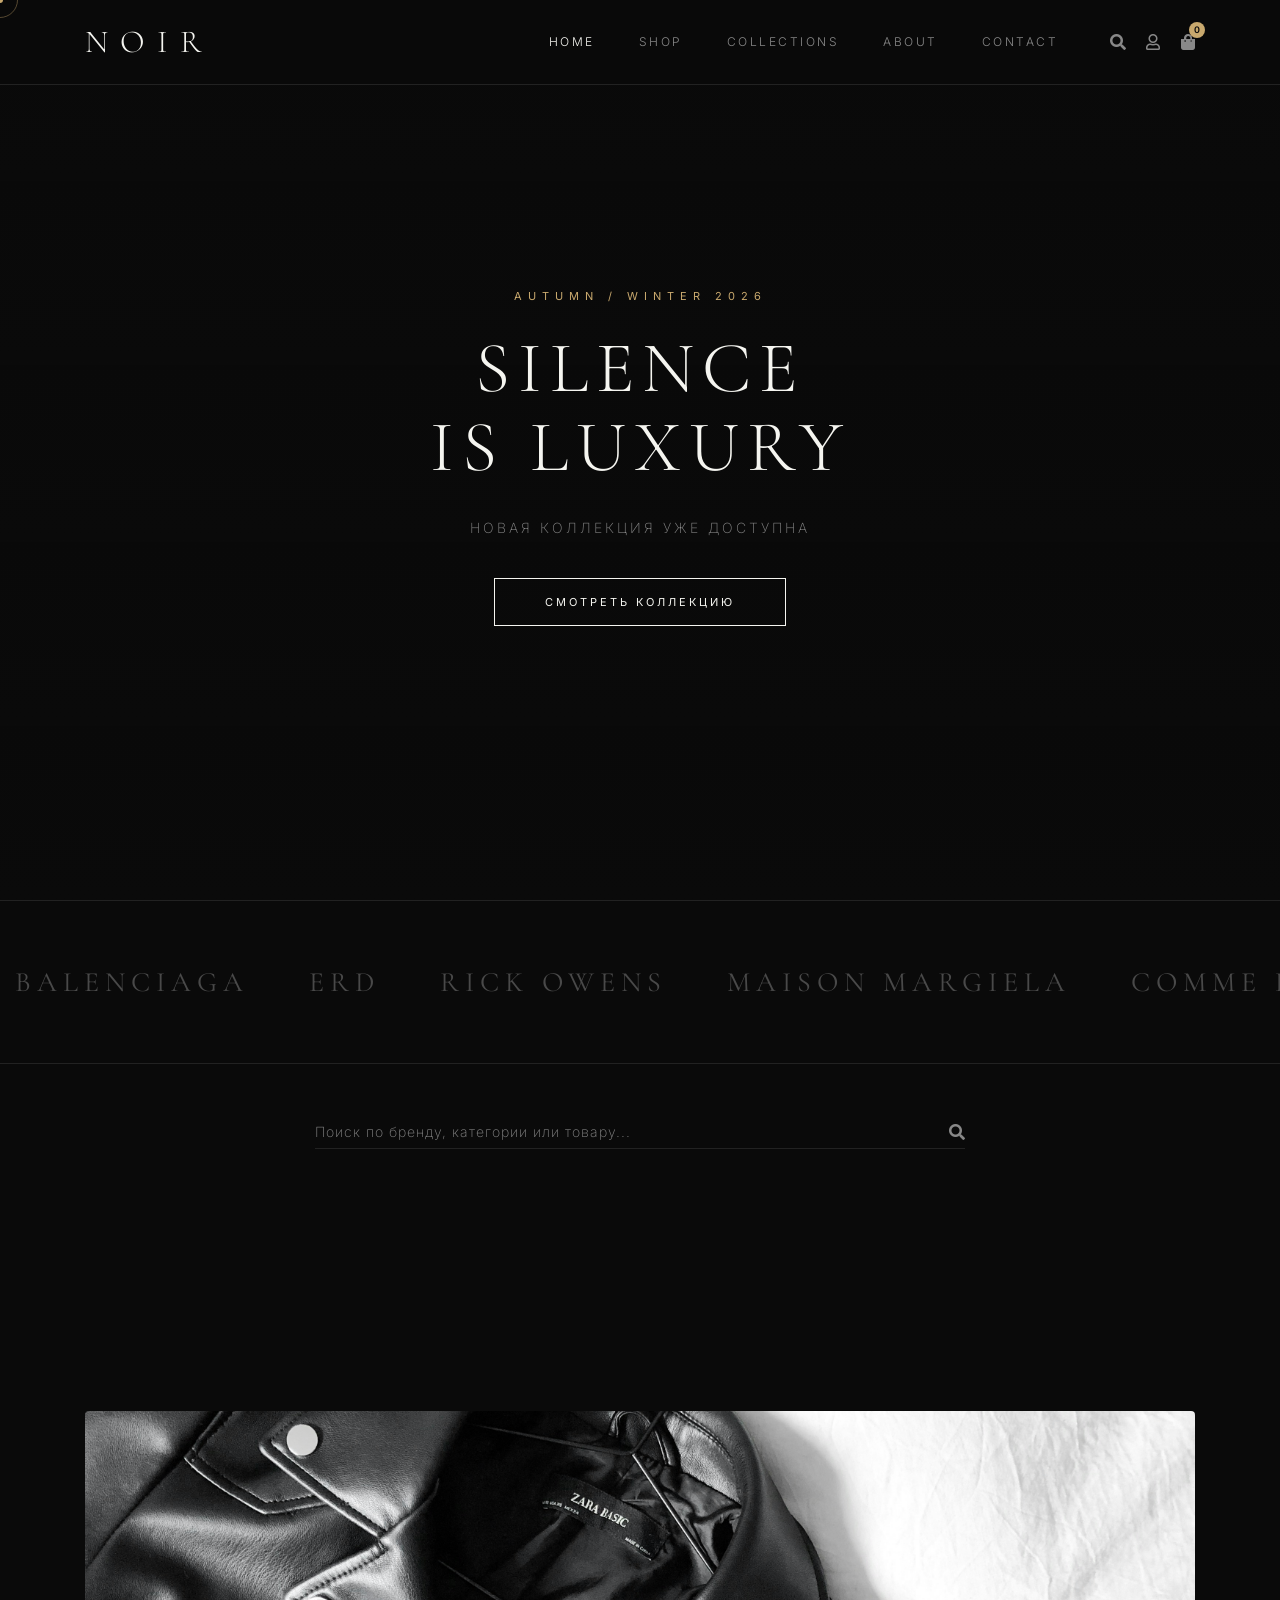
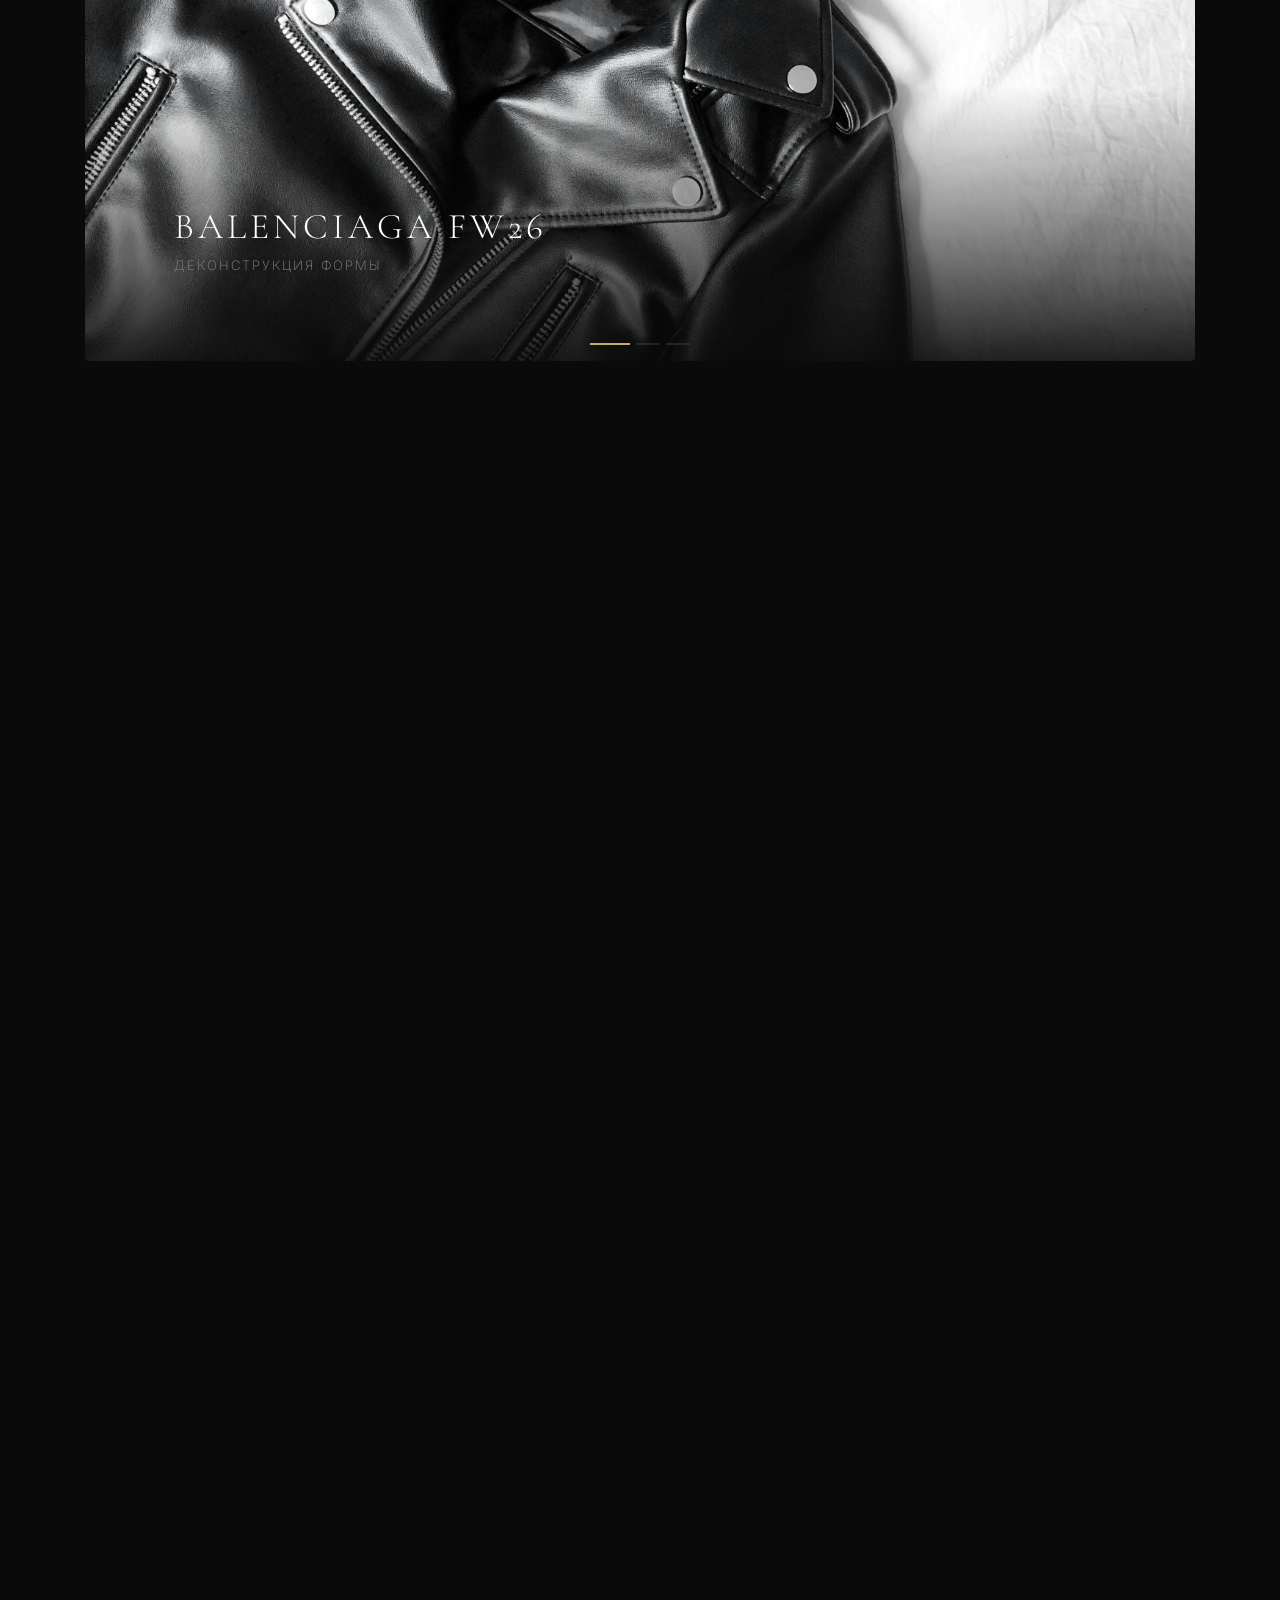
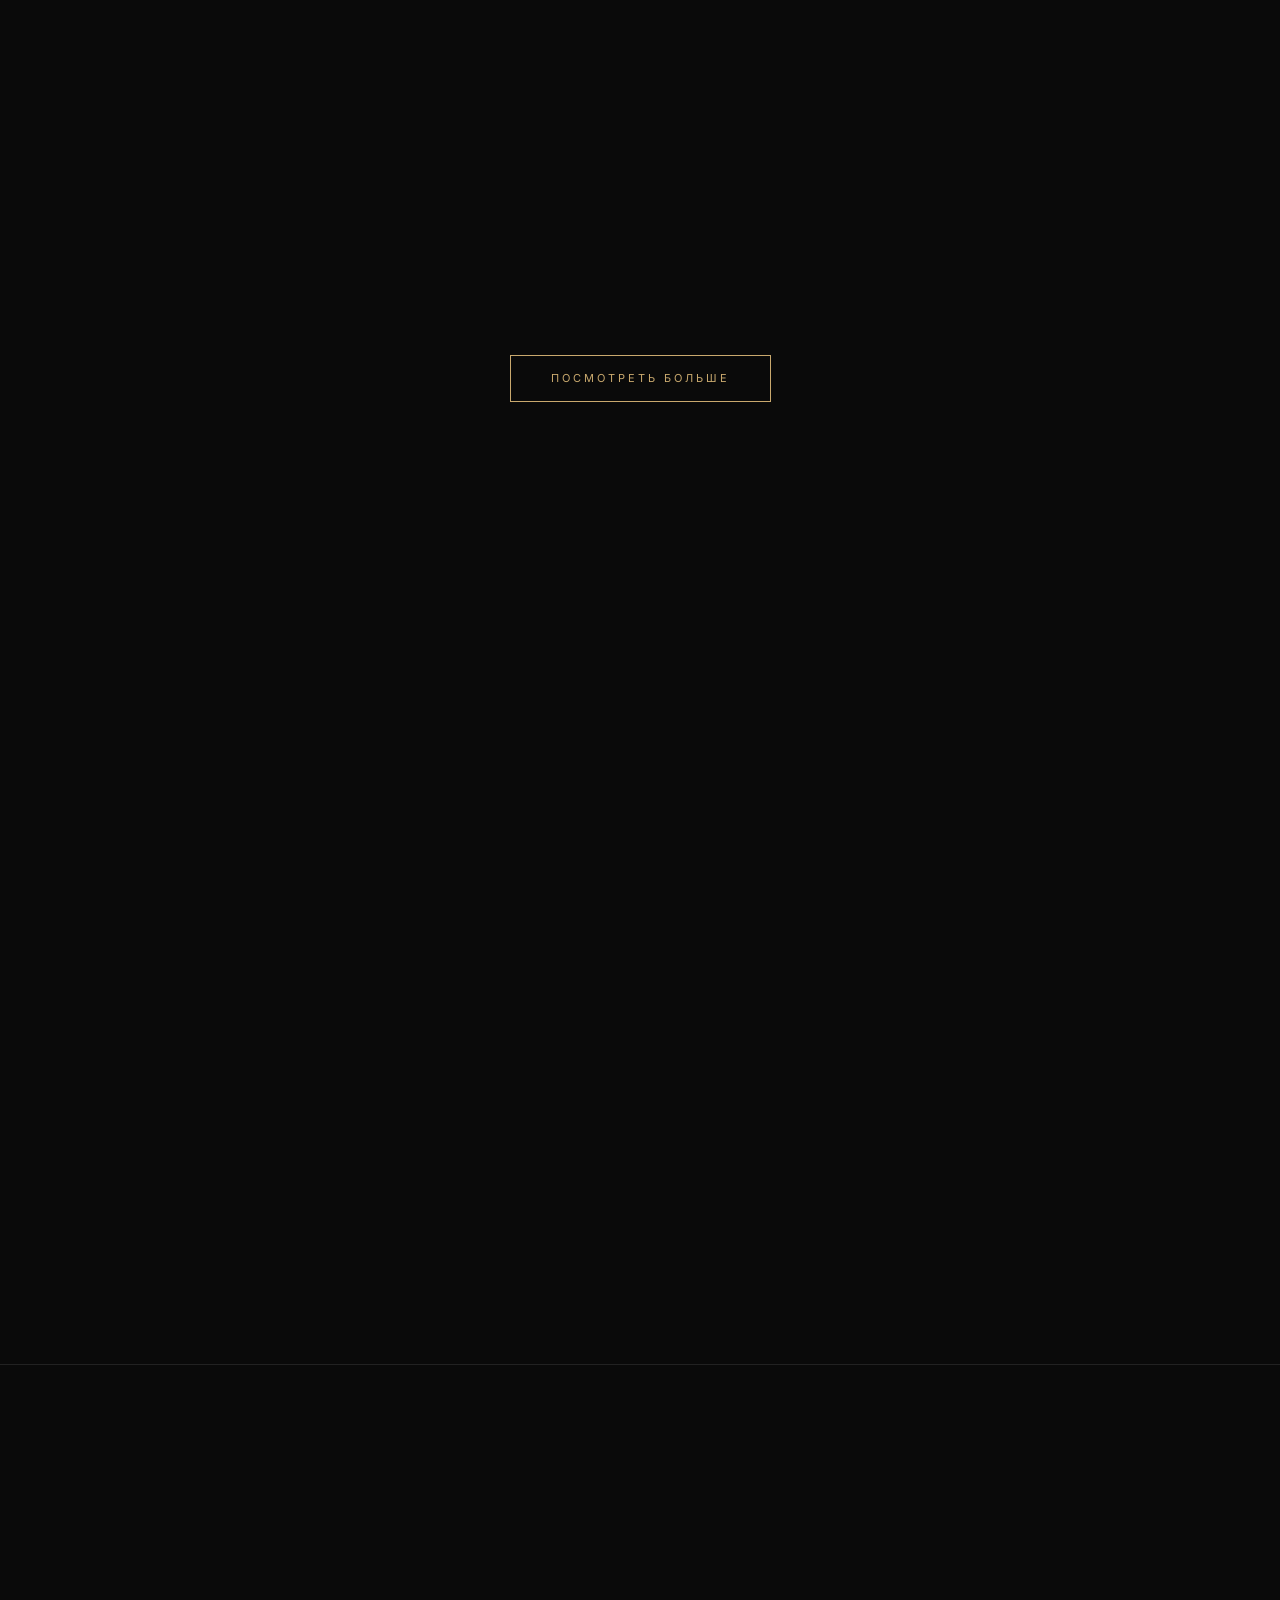
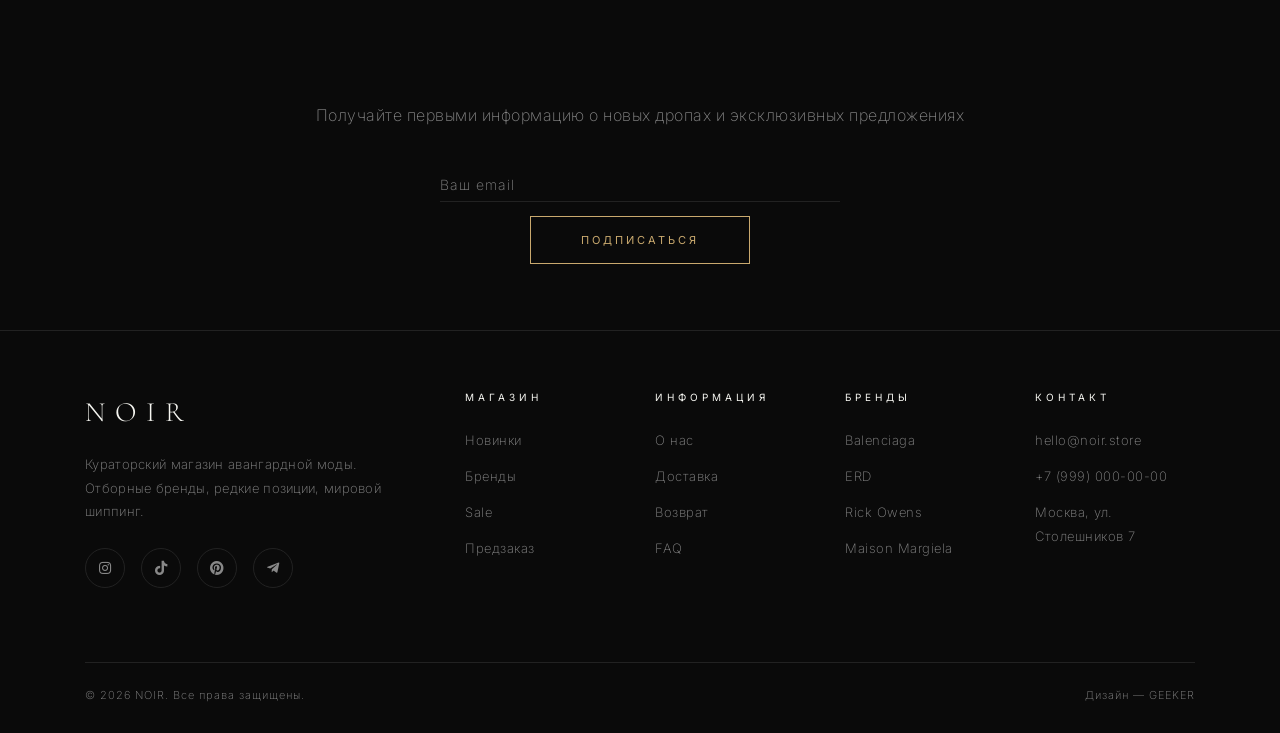
==== commit 422b9561: "Add files via upload" ====
--- a/index.html
+++ b/index.html
@@ -2162,21 +2162,21 @@
                 </ol>
                 <div class="carousel-inner">
                     <div class="carousel-item active">
-                        <img src="https://images.unsplash.com/photo-1551028719-00167b16eac5?w=1200&h=550&fit=crop" alt="Balenciaga">
+                        <img src="photo/photo-1551028719-00167b16eac5.jpeg" alt="Balenciaga">
                         <div class="carousel-caption">
                             <h5>Balenciaga FW26</h5>
                             <p>Деконструкция формы</p>
                         </div>
                     </div>
                     <div class="carousel-item">
-                        <img src="https://images.unsplash.com/photo-1576566588028-4147f3842f27?w=1200&h=550&fit=crop" alt="ERD">
+                        <img src="photo/photo-1576566588028-4147f3842f27.jpeg" alt="ERD">
                         <div class="carousel-caption">
                             <h5>ERD Collection</h5>
                             <p>Тьма как эстетика</p>
                         </div>
                     </div>
                     <div class="carousel-item">
-                        <img src="https://images.unsplash.com/photo-1539109136881-3be0616acf4b?w=1200&h=550&fit=crop" alt="Rick Owens">
+                        <img src="photo/photo-1539109136881-3be0616acf4b.jpeg" alt="Rick Owens">
                         <div class="carousel-caption">
                             <h5>Rick Owens</h5>
                             <p>Гланж на грани</p>
@@ -2207,7 +2207,7 @@
                 <div class="col-sm fade-in">
                     <a href="category.html?cat=outerwear" style="text-decoration:none;">
                     <div class="category-card">
-                        <img src="https://images.unsplash.com/photo-1551028719-00167b16eac5?w=500&h=600&fit=crop" alt="Outerwear">
+                        <img src="photo/outwear.jpg" alt="Outerwear">
                         <div class="category-content">
                             <h3>Верхняя одежда</h3>
                             <span>12 товаров →</span>
@@ -2218,7 +2218,7 @@
                 <div class="col-sm fade-in">
                     <a href="category.html?cat=knitwear" style="text-decoration:none;">
                     <div class="category-card">
-                        <img src="https://images.unsplash.com/photo-1576566588028-4147f3842f27?w=500&h=600&fit=crop" alt="Knitwear">
+                        <img src="photo/Knitwear.jpeg" alt="Knitwear">
                         <div class="category-content">
                             <h3>Трикотаж</h3>
                             <span>8 товаров →</span>
@@ -2229,7 +2229,7 @@
                 <div class="col-sm fade-in">
                     <a href="category.html?cat=accessories" style="text-decoration:none;">
                     <div class="category-card">
-                        <img src="https://images.unsplash.com/photo-1611085583191-a3b181a88401?w=500&h=600&fit=crop" alt="Accessories">
+                        <img src="photo/Accessories.jpg" alt="Accessories">
                         <div class="category-content">
                             <h3>Аксессуары</h3>
                             <span>15 товаров →</span>
